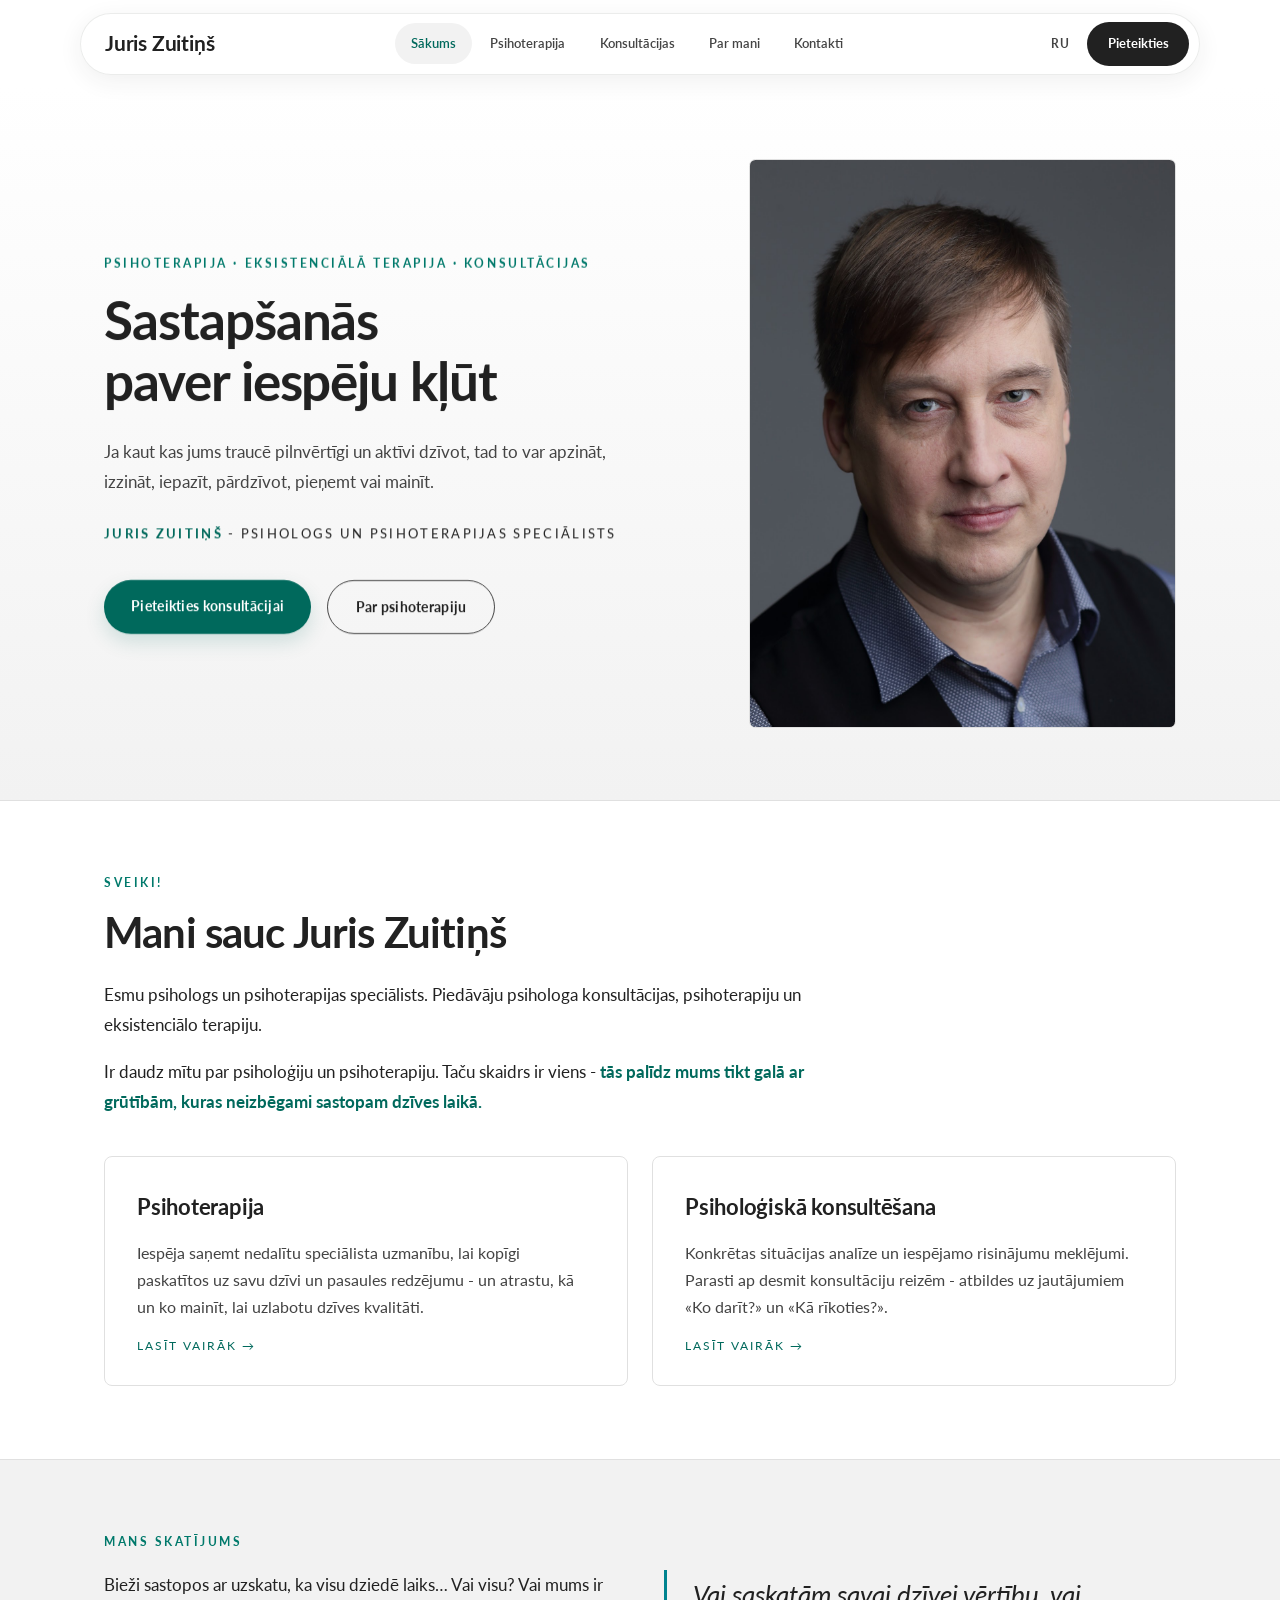
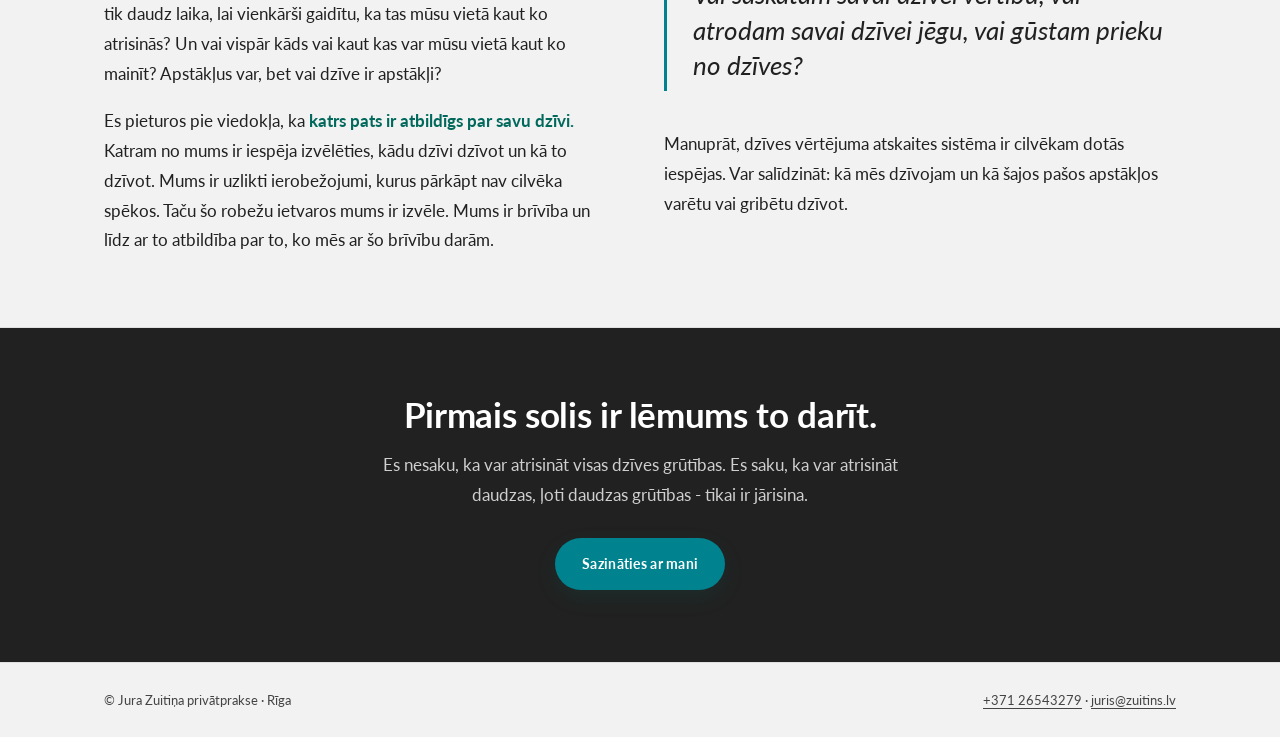
==== index.html @ 90100e16 "Tiras saites: index.html -> ./ un ru/ Co-Authored-By: Claude Fable 5 <noreply@anthropic.com>" ====
<!DOCTYPE html>
<html lang="lv">
<head>
<meta charset="utf-8">
<script>document.documentElement.classList.add('js')</script>
<meta name="viewport" content="width=device-width, initial-scale=1">
<meta name="build" content="BUILD_SHA">
<title>Jura Zuitiņa privātprakse - psihoterapija un psihologa konsultācijas Rīgā</title>
<meta name="description" content="Juris Zuitiņš - psihologs un sertificēts psihoterapijas speciālists. Eksistenciālā terapija, psihoterapija un psiholoģiskā konsultēšana Rīgā, privātpraksē kopš 2008. gada.">
<link rel="alternate" hreflang="ru" href="ru/">
<link rel="icon" href="data:image/svg+xml,%3Csvg xmlns='http://www.w3.org/2000/svg' viewBox='0 0 32 32'%3E%3Crect width='32' height='32' rx='6' fill='%2300838f'/%3E%3Ctext x='16' y='23' font-family='Georgia' font-size='20' font-style='italic' fill='%23f4f3ee' text-anchor='middle'%3EZ%3C/text%3E%3C/svg%3E">
<link rel="preconnect" href="https://fonts.googleapis.com">
<link rel="preconnect" href="https://fonts.gstatic.com" crossorigin>
<link href="https://fonts.googleapis.com/css2?family=Lato:ital,wght@0,300;0,400;0,700;1,400&display=swap" rel="stylesheet">
<link rel="stylesheet" href="assets/css/style.css">
</head>
<body>

<header class="site-head">
  <div class="navbar">
    <a class="brand" href="./">Juris Zuitiņš</a>
    <nav class="nav" id="nav" aria-label="Galvenā izvēlne">
      <a href="./" aria-current="page">Sākums</a>
      <a href="psihoterapija.html">Psihoterapija</a>
      <a href="konsultacijas.html">Konsultācijas</a>
      <a href="par-mani.html">Par mani</a>
      <a href="kontakti.html">Kontakti</a>
    </nav>
    <div class="nav-actions">
      <a class="lang" href="ru/" lang="ru" hreflang="ru">RU</a>
      <a class="btn-nav" href="kontakti.html">Pieteikties</a>
      <button class="menu-btn" aria-expanded="false" aria-controls="nav" aria-label="Izvēlne"><span></span><span></span></button>
    </div>
  </div>
</header>

<section class="hero">
  <div class="wrap">
    <div>
      <p class="eyebrow">Psihoterapija · Eksistenciālā terapija · Konsultācijas</p>
      <h1 class="hero-q">Sastapšanās paver iespēju kļūt</h1>
      <p class="hero-sub">Ja kaut kas jums traucē pilnvērtīgi un aktīvi dzīvot, tad to var apzināt, izzināt, iepazīt, pārdzīvot, pieņemt vai mainīt.</p>
      <p class="hero-name"><b>Juris Zuitiņš</b> - psihologs un psihoterapijas speciālists</p>
      <div class="hero-cta">
        <a class="btn btn-solid" href="kontakti.html">Pieteikties konsultācijai</a>
        <a class="btn btn-ghost" href="psihoterapija.html">Par psihoterapiju</a>
      </div>
    </div>
    <figure class="hero-figure">
      <img src="assets/img/portrets.jpg" alt="Juris Zuitiņš - psihologs un psihoterapijas speciālists" width="1280" height="1920" fetchpriority="high">
    </figure>
  </div>
</section>

<section class="section">
  <div class="wrap reveal">
    <p class="eyebrow">Sveiki!</p>
    <h2 class="section-title">Mani sauc Juris Zuitiņš</h2>
    <div class="prose">
      <p>Esmu psihologs un psihoterapijas speciālists. Piedāvāju psihologa konsultācijas, psihoterapiju un eksistenciālo terapiju.</p>
      <p>Ir daudz mītu par psiholoģiju un psihoterapiju. Taču skaidrs ir viens - <strong>tās palīdz mums tikt galā ar grūtībām, kuras neizbēgami sastopam dzīves laikā.</strong></p>
    </div>
    <div class="cards">
      <a class="card" href="psihoterapija.html">
        <h3>Psihoterapija</h3>
        <p>Iespēja saņemt nedalītu speciālista uzmanību, lai kopīgi paskatītos uz savu dzīvi un pasaules redzējumu - un atrastu, kā un ko mainīt, lai uzlabotu dzīves kvalitāti.</p>
        <span class="more">Lasīt vairāk →</span>
      </a>
      <a class="card" href="konsultacijas.html">
        <h3>Psiholoģiskā konsultēšana</h3>
        <p>Konkrētas situācijas analīze un iespējamo risinājumu meklējumi. Parasti ap desmit konsultāciju reizēm - atbildes uz jautājumiem «Ko darīt?» un «Kā rīkoties?».</p>
        <span class="more">Lasīt vairāk →</span>
      </a>
    </div>
  </div>
</section>

<section class="section tint">
  <div class="wrap two-col reveal">
    <div class="prose">
      <p class="eyebrow">Mans skatījums</p>
      <p>Bieži sastopos ar uzskatu, ka visu dziedē laiks… Vai visu? Vai mums ir tik daudz laika, lai vienkārši gaidītu, ka tas mūsu vietā kaut ko atrisinās? Un vai vispār kāds vai kaut kas var mūsu vietā kaut ko mainīt? Apstākļus var, bet vai dzīve ir apstākļi?</p>
      <p>Es pieturos pie viedokļa, ka <strong>katrs pats ir atbildīgs par savu dzīvi.</strong> Katram no mums ir iespēja izvēlēties, kādu dzīvi dzīvot un kā to dzīvot. Mums ir uzlikti ierobežojumi, kurus pārkāpt nav cilvēka spēkos. Taču šo robežu ietvaros mums ir izvēle. Mums ir brīvība un līdz ar to atbildība par to, ko mēs ar šo brīvību darām.</p>
    </div>
    <div>
      <div class="pull-q">Vai saskatām savai dzīvei vērtību, vai atrodam savai dzīvei jēgu, vai gūstam prieku no dzīves?</div>
      <div class="prose">
        <p>Manuprāt, dzīves vērtējuma atskaites sistēma ir cilvēkam dotās iespējas. Var salīdzināt: kā mēs dzīvojam un kā šajos pašos apstākļos varētu vai gribētu dzīvot.</p>
      </div>
    </div>
  </div>
</section>


<section class="cta-strip">
  <div class="wrap reveal">
    <h2>Pirmais solis ir lēmums to darīt.</h2>
    <p>Es nesaku, ka var atrisināt visas dzīves grūtības. Es saku, ka var atrisināt daudzas, ļoti daudzas grūtības - tikai ir jārisina.</p>
    <a class="btn btn-solid" href="kontakti.html">Sazināties ar mani</a>
  </div>
</section>

<footer class="site-foot">
  <div class="wrap">
    <span>© Jura Zuitiņa privātprakse · Rīga</span>
    <span><a href="tel:+37126543279">+371 26543279</a> · <a href="mailto:juris@zuitins.lv">juris@zuitins.lv</a></span>
  </div>
</footer>

<script src="assets/js/main.js"></script>
</body>
</html>
---- assets/css/style.css ----
/* Jura Zuitiņa privātprakse
   Krāsas un fonts pārņemti no esošās lapas lv.zuitins.lv:
   balts fons, tumši pelēks teksts, tirkīza akcents, fonts Lato. */

:root {
  --paper: #ffffff;
  --sage: #f2f2f2;
  --sage-deep: #e6e6e6;
  --ink: #212121;
  --ink-soft: #444444;
  --olive: #00838f;       /* tirkīza akcents (fokuss, hover) */
  --olive-dark: #00695c;  /* tumšāks tirkīzs — saites, pogas (AA uz balta) */
  --amber: #00796b;       /* akcents etiķetēm/eyebrow (tirkīzs, AA uz balta) */
  --line: #e0e0e0;
  --white: #ffffff;
  --max: 1120px;
  --serif: "Lato", "Open Sans", system-ui, -apple-system, sans-serif;
  --display: "Lato", "Open Sans", system-ui, -apple-system, sans-serif;
  --sans: "Lato", "Open Sans", system-ui, -apple-system, sans-serif;
}

* { margin: 0; padding: 0; box-sizing: border-box; }

html { scroll-behavior: smooth; }

body {
  font-family: var(--serif);
  font-size: 1.0625rem;
  line-height: 1.75;
  color: var(--ink);
  background: var(--paper);
  -webkit-font-smoothing: antialiased;
}

img { max-width: 100%; display: block; }

a { color: var(--olive-dark); text-decoration-thickness: 1px; text-underline-offset: 3px; }
a:hover { color: var(--amber); }

:focus-visible { outline: 2px solid var(--olive); outline-offset: 3px; }

.wrap { max-width: var(--max); margin: 0 auto; padding: 0 1.5rem; }

/* ---------- header ---------- */

.site-head {
  position: sticky; top: 0; z-index: 50;
  padding: .8rem 1rem;
}

.navbar {
  position: relative;
  max-width: var(--max); margin: 0 auto;
  display: flex; align-items: center; justify-content: space-between; gap: 1rem;
  padding: .5rem .6rem .5rem 1.5rem;
  border-radius: 999px;
  background: color-mix(in srgb, var(--white) 74%, transparent);
  backdrop-filter: blur(16px); -webkit-backdrop-filter: blur(16px);
  border: 1px solid rgba(38, 46, 40, .09);
  box-shadow: 0 6px 24px rgba(38, 46, 40, .07);
  transition: box-shadow .3s, background .3s;
}
.scrolled .navbar {
  background: color-mix(in srgb, var(--white) 88%, transparent);
  box-shadow: 0 14px 44px rgba(38, 46, 40, .14);
}

.brand {
  font-family: var(--display);
  font-size: 1.3rem; font-weight: 700; letter-spacing: -.01em;
  color: var(--ink); text-decoration: none; line-height: 1; white-space: nowrap;
}

.nav { display: flex; align-items: center; gap: .15rem; }
.nav a {
  font-family: var(--sans); font-size: .84rem; font-weight: 600;
  text-decoration: none; color: var(--ink-soft);
  padding: .55rem 1rem; border-radius: 999px;
  transition: background .2s, color .2s;
}
.nav a:hover { background: var(--sage); color: var(--ink); }
.nav a[aria-current="page"] { background: var(--sage); color: var(--olive-dark); }

.nav-actions { display: flex; align-items: center; gap: .35rem; }

.lang {
  font-family: var(--sans); font-size: .78rem; font-weight: 700; letter-spacing: .08em;
  text-decoration: none; color: var(--ink-soft);
  padding: .55rem .7rem; border-radius: 999px;
  transition: color .2s, background .2s;
}
.lang:hover { color: var(--olive-dark); background: var(--sage); }

.btn-nav {
  font-family: var(--sans); font-size: .82rem; font-weight: 700;
  text-decoration: none; color: var(--paper); background: var(--ink);
  padding: .65rem 1.3rem; border-radius: 999px; white-space: nowrap;
  transition: background .2s;
}
.btn-nav:hover { background: var(--olive-dark); color: var(--paper); }

.menu-btn {
  display: none; background: none; border: 0; cursor: pointer;
  width: 2.6rem; height: 2.6rem; border-radius: 999px;
  flex-direction: column; align-items: center; justify-content: center; gap: 5px;
}
.menu-btn span { display: block; width: 18px; height: 2px; background: var(--ink); border-radius: 2px; transition: transform .25s, opacity .25s; }
.menu-btn[aria-expanded="true"] span:first-child { transform: translateY(3.5px) rotate(45deg); }
.menu-btn[aria-expanded="true"] span:last-child { transform: translateY(-3.5px) rotate(-45deg); }

/* ---------- hero (home) ---------- */

.hero { border-bottom: 1px solid var(--line); background: linear-gradient(var(--paper), var(--sage)); }
.hero .wrap {
  display: grid; grid-template-columns: 7fr 5fr; gap: 3rem;
  align-items: center; padding-top: 4.5rem; padding-bottom: 4.5rem;
}

.hero-q {
  font-family: var(--display); font-weight: 700;
  font-size: clamp(2rem, 4.4vw, 3.3rem); line-height: 1.15;
  letter-spacing: -.02em; text-wrap: balance;
}

.hero-sub { margin-top: 1.6rem; max-width: 34rem; color: var(--ink-soft); }
.hero-name { margin-top: 1.6rem; font-size: .8rem; letter-spacing: .18em; text-transform: uppercase; color: var(--ink); }
.hero-name b { color: var(--olive-dark); }

.hero-figure { position: relative; }
.hero-figure img {
  width: 100%; height: auto; aspect-ratio: 3/4; object-fit: cover; object-position: 50% 10%;
  border-radius: .4rem;
  border: 1px solid var(--line);
}

.hero-cta { margin-top: 2.2rem; display: flex; gap: 1rem; flex-wrap: wrap; }

.btn {
  display: inline-block; font-family: var(--sans); font-size: .88rem; font-weight: 700;
  letter-spacing: .02em; text-decoration: none;
  padding: .85rem 1.7rem; border-radius: 999px; transition: background .2s, color .2s, border-color .2s;
}
.btn-solid { background: var(--olive-dark); color: var(--paper); }
.btn-solid:hover { background: var(--ink); color: var(--paper); }
.btn-ghost { border: 1px solid var(--ink-soft); color: var(--ink); }
.btn-ghost:hover { border-color: var(--amber); color: var(--olive-dark); }

/* ---------- sections ---------- */

.section { padding: 4.5rem 0; }
.section.tint { background: var(--sage); border-top: 1px solid var(--line); border-bottom: 1px solid var(--line); }

.eyebrow {
  font-family: var(--sans); font-size: .72rem; font-weight: 700;
  letter-spacing: .22em; text-transform: uppercase;
  color: var(--amber); margin-bottom: 1rem;
}

h1.page-title, h2.section-title {
  font-family: var(--display); font-weight: 700; line-height: 1.15;
  font-size: clamp(1.75rem, 3.4vw, 2.6rem); letter-spacing: -.02em;
  margin-bottom: 1.4rem; text-wrap: balance;
}

.prose { max-width: 44rem; }
.prose p + p { margin-top: 1.1rem; }
.prose strong { color: var(--olive-dark); }

/* animēta svītra — vienmērīgi ieslīd un izslīd (maska mīkstina malas, bez kantēm),
   katrā rindā stingri secīgi (JS kavējums = animācijas ilgums) */
.ul-line { position: relative; }
.ul-line::after {
  content: ""; position: absolute; left: 0; right: 0; bottom: -2px; height: 2px;
  border-radius: 2px; pointer-events: none;
  background: linear-gradient(90deg, transparent, var(--olive) 35%, #2fe0c8 50%, var(--olive) 65%, transparent);
  background-repeat: no-repeat; background-size: 50% 100%;
  background-position: -120% 0;
  filter: drop-shadow(0 0 5px rgba(0, 131, 143, .45));
  -webkit-mask-image: linear-gradient(90deg, transparent, #000 15%, #000 85%, transparent);
  mask-image: linear-gradient(90deg, transparent, #000 15%, #000 85%, transparent);
}
.ul-line.ul-run::after { animation: ulSweep .9s linear forwards; animation-delay: var(--ul-delay, 0s); }
@keyframes ulSweep {
  from { background-position: -120% 0; }
  to   { background-position: 220% 0; }
}

/* uzmanības animācija navbar/hamburgeram, kad aizscrollēts līdz lejai */
.nav a.attn { animation: navAttn 1.1s ease; }
@keyframes navAttn {
  0%, 100% { transform: translateY(0); background: transparent; }
  30% { transform: translateY(-7px); color: var(--olive-dark); background: var(--sage); }
  60% { transform: translateY(0); }
}
/* aktīvā sadaļa (piem. Sākums) — kustas tāpat, bet iekrāsojums paliek visu laiku */
.nav a[aria-current="page"].attn { animation-name: navAttnActive; }
@keyframes navAttnActive {
  0%, 100% { transform: translateY(0); }
  30% { transform: translateY(-7px); }
  60% { transform: translateY(0); }
}
.menu-btn.attn span { animation: hamAttn 1.3s ease; transform-origin: center; }
.menu-btn.attn span:nth-child(2) { animation-delay: .15s; }
@keyframes hamAttn {
  0%, 100% { transform: scaleX(1); background: var(--ink); }
  22% { transform: scaleX(1.7); background: var(--olive); }
  45% { transform: scaleX(1); background: var(--ink); }
  67% { transform: scaleX(1.7); background: var(--olive); }
}

.two-col { display: grid; grid-template-columns: 1fr 1fr; gap: 3rem; align-items: start; }

/* attēls pie teksta (psihoterapija) — mazāks, šaurāka kolonna, nepārsniedz teksta augstumu */
@media (min-width: 901px) {
  .two-col--media { grid-template-columns: 1.6fr 1fr; align-items: start; }
  .two-col--media .fig { max-width: 24rem; justify-self: end; }
  .two-col--media .fig img { aspect-ratio: 4/5; object-fit: cover; }
}

/* about page — teksts lielā blokā + portrets sānā */
.about { display: grid; grid-template-columns: minmax(0, 1fr) 300px; gap: 3.5rem; align-items: start; margin-top: .5rem; }
.about-text { max-width: 62rem; font-size: 1.08rem; }
.about-text p + p { margin-top: 1.2rem; }
.about-portrait { position: sticky; top: 6rem; }
.about-portrait img { width: 100%; aspect-ratio: 3/4; object-fit: cover; object-position: 50% 20%; border-radius: .4rem; border: 1px solid var(--line); }
.about-portrait figcaption { margin-top: .7rem; font-family: var(--sans); font-size: .72rem; font-weight: 700; letter-spacing: .12em; text-transform: uppercase; color: var(--ink-soft); text-align: center; }

/* question pull-quote device */
.pull-q {
  border-left: 3px solid var(--olive);
  padding: .4rem 0 .4rem 1.6rem; margin: 2.4rem 0;
  font-family: var(--display); font-style: italic; font-weight: 400;
  font-size: clamp(1.2rem, 2.2vw, 1.6rem); line-height: 1.4; color: var(--ink);
  max-width: 40rem;
}

/* service cards on home */
.cards { display: grid; grid-template-columns: 1fr 1fr; gap: 1.5rem; margin-top: 2.5rem; }
.card {
  background: var(--white); border: 1px solid var(--line); border-radius: .5rem;
  padding: 2rem 2rem 1.8rem; display: flex; flex-direction: column; gap: .8rem;
  text-decoration: none; color: var(--ink); transition: border-color .2s, transform .2s;
}
.card:hover { border-color: var(--amber); transform: translateY(-2px); color: var(--ink); }
.card h3 { font-family: var(--display); font-weight: 700; font-size: 1.35rem; letter-spacing: -.01em; }
.card p { color: var(--ink-soft); font-size: .98rem; }
.card .more { font-size: .78rem; letter-spacing: .16em; text-transform: uppercase; color: var(--olive-dark); margin-top: auto; }

/* figure w/ caption in columns */
.fig { border: 1px solid var(--line); border-radius: .5rem; overflow: hidden; background: var(--white); }
.fig img { width: 100%; object-fit: cover; }
.fig figcaption { padding: .7rem 1rem; font-family: var(--sans); font-size: .74rem; font-weight: 600; letter-spacing: .08em; text-transform: uppercase; color: var(--ink-soft); }

/* about page: credential timeline (years are a real sequence) */
.timeline { list-style: none; max-width: 44rem; }
.timeline li { display: grid; grid-template-columns: 6.5rem 1fr; gap: 1.2rem; padding: 1.1rem 0; border-bottom: 1px solid var(--line); }
.timeline .yr { font-family: var(--display); font-weight: 600; font-size: 1.25rem; color: var(--olive-dark); line-height: 1.4; }

.cred-list { list-style: none; max-width: 44rem; }
.cred-list li { padding: .9rem 0 .9rem 1.6rem; border-bottom: 1px solid var(--line); position: relative; }
.cred-list li::before { content: ""; position: absolute; left: 0; top: 1.55rem; width: .55rem; height: .55rem; border-radius: 50%; background: var(--amber); }

/* contacts */
.contact-grid { display: grid; grid-template-columns: 5fr 7fr; gap: 3rem; align-items: start; }
.contact-list { list-style: none; }
.contact-list li { padding: 1.1rem 0; border-bottom: 1px solid var(--line); }
.contact-list .lbl { display: block; font-family: var(--sans); font-size: .7rem; font-weight: 700; letter-spacing: .2em; text-transform: uppercase; color: var(--amber); margin-bottom: .2rem; }
.contact-list a { font-family: var(--display); font-size: 1.45rem; font-weight: 500; text-decoration: none; }
.contact-list .val { font-family: var(--display); font-size: 1.45rem; font-weight: 500; }
.map { border: 1px solid var(--line); border-radius: .5rem; overflow: hidden; }
.map iframe { display: block; width: 100%; height: 380px; border: 0; }

.office-gallery { display: grid; grid-template-columns: 1fr 1fr; gap: 1.5rem; margin-top: 3rem; }

/* contact form (Web3Forms — bez backend) */
.contact-form-block { margin-top: 3.5rem; max-width: 46rem; }
.contact-form-block .form-lead { color: var(--ink-soft); max-width: 40rem; margin-bottom: 2rem; }
.contact-form { display: block; }
.cf-row { display: grid; grid-template-columns: 1fr 1fr; gap: 1.2rem; }
.cf-field { display: flex; flex-direction: column; gap: .45rem; margin-bottom: 1.2rem; }
.cf-label {
  font-family: var(--sans); font-size: .72rem; font-weight: 700;
  letter-spacing: .14em; text-transform: uppercase; color: var(--ink-soft);
}
.cf-input, .cf-textarea {
  font-family: var(--serif); font-size: 1rem; color: var(--ink);
  background: var(--white); border: 1px solid var(--line); border-radius: .4rem;
  padding: .8rem .95rem; width: 100%;
  transition: border-color .2s, box-shadow .2s;
}
.cf-input:focus, .cf-textarea:focus {
  outline: none; border-color: var(--olive);
  box-shadow: 0 0 0 3px color-mix(in srgb, var(--olive) 18%, transparent);
}
.cf-textarea { min-height: 8.5rem; resize: vertical; line-height: 1.6; }
.cf-hp { position: absolute; left: -9999px; width: 1px; height: 1px; opacity: 0; }
.cf-submit { border: 0; cursor: pointer; margin-top: .3rem; }
.form-status { margin-top: 1rem; font-family: var(--sans); font-size: .9rem; min-height: 1.25em; }
.form-status.is-sending { color: var(--ink-soft); }
.form-status.is-ok { color: var(--olive-dark); }
.form-status.is-err { color: #b23b2e; }

/* CTA strip */
.cta-strip { background: var(--ink); color: var(--paper); text-align: center; }
.cta-strip .wrap { padding-top: 4rem; padding-bottom: 4.5rem; }
.cta-strip h2 { font-family: var(--display); font-weight: 700; font-size: clamp(1.5rem, 2.8vw, 2.2rem); line-height: 1.25; margin-bottom: .9rem; letter-spacing: -.01em; text-wrap: balance; }
.cta-strip p { color: #cfcfcf; max-width: 36rem; margin: 0 auto 1.8rem; }
.cta-strip .btn-solid { background: var(--olive); color: #fff; }
.cta-strip .btn-solid:hover { background: var(--paper); color: var(--ink); }

/* footer */
.site-foot { border-top: 1px solid var(--line); background: var(--sage); }
.site-foot .wrap {
  display: flex; flex-wrap: wrap; gap: 1rem; justify-content: space-between; align-items: center;
  padding-top: 1.6rem; padding-bottom: 1.6rem;
  font-family: var(--sans); font-size: .8rem; color: var(--ink-soft);
}
.site-foot a { color: var(--ink-soft); }

/* ---------- entrance animations ---------- */
/* Slēptais stāvoklis der tikai ar JS (klase .js uzlikta <head>), tāpēc bez JS viss redzams. */
.js :is(
  .hero .wrap > div:first-child > *,
  .hero-figure,
  .section > .wrap > *:not(.cards):not(.office-gallery),
  .cards > .card,
  .office-gallery > .fig,
  .cta-strip .wrap > *
) {
  opacity: 0;
  transform: translateY(24px);
  transition: opacity .7s ease, transform .85s cubic-bezier(.2, .7, .2, 1);
  will-change: opacity, transform;
}
.js .hero-figure { transform: scale(.96); }
.js .in { opacity: 1 !important; transform: none !important; }

/* galvenes ienākšana ielādējoties */
.js .site-head { animation: headIn .65s cubic-bezier(.2, .7, .2, 1) both; }
@keyframes headIn { from { opacity: 0; transform: translateY(-16px); } to { opacity: 1; transform: none; } }

/* ---------- attēlu efekti — tikai Kontakti galerija ---------- */
.zoomable { cursor: zoom-in; }
.office-gallery .fig img { transition: transform .55s cubic-bezier(.2, .7, .2, 1); }
.office-gallery .fig:hover img { transform: scale(1.05); }

/* pogu un karšu mikroanimācijas */
.btn { transition: background .2s, color .2s, border-color .2s, transform .25s, box-shadow .25s; }
.btn-solid { box-shadow: 0 8px 20px rgba(0, 105, 92, .16); }
.btn:hover { transform: translateY(-2px); }
.card { transition: border-color .2s, transform .28s cubic-bezier(.2, .7, .2, 1), box-shadow .28s; }
.card:hover { transform: translateY(-5px); box-shadow: 0 18px 40px rgba(33, 33, 33, .10); }

/* ---------- lightbox (attēlu palielināšana) ---------- */
.lightbox {
  position: fixed; inset: 0; z-index: 100;
  display: flex; align-items: center; justify-content: center; padding: 4vmin;
  background: rgba(18, 20, 20, .86);
  backdrop-filter: blur(6px); -webkit-backdrop-filter: blur(6px);
  opacity: 0; visibility: hidden; transition: opacity .3s ease, visibility .3s;
}
.lightbox.open { opacity: 1; visibility: visible; }
.lightbox img {
  max-width: 100%; max-height: 92vh; width: auto; height: auto;
  border-radius: .4rem; box-shadow: 0 30px 80px rgba(0, 0, 0, .5);
  transform: scale(.96); transition: transform .3s cubic-bezier(.2, .7, .2, 1);
  cursor: zoom-out;
}
.lightbox.open img { transform: scale(1); }
.lightbox__close {
  position: absolute; top: 1.1rem; right: 1.3rem;
  width: 2.7rem; height: 2.7rem; border: 0; border-radius: 999px; cursor: pointer;
  background: rgba(255, 255, 255, .14); color: #fff; font-size: 1.6rem; line-height: 1;
  display: flex; align-items: center; justify-content: center; transition: background .2s;
}
.lightbox__close:hover { background: rgba(255, 255, 255, .3); }

@media (prefers-reduced-motion: reduce) {
  html { scroll-behavior: auto; }
  .js .site-head { animation: none; }
  .js :is(
    .hero .wrap > div:first-child > *, .hero-figure,
    .section > .wrap > *:not(.cards):not(.office-gallery),
    .cards > .card, .office-gallery > .fig, .cta-strip .wrap > *
  ) { opacity: 1; transform: none; transition: none; }
  .office-gallery .fig img { transition: none; }
  .office-gallery .fig:hover img, .btn:hover, .card:hover { transform: none; }
  .lightbox, .lightbox img { transition: none; }
  .ul-line.ul-run::after { animation: none; }
  .nav a.attn, .menu-btn.attn span { animation: none; }
}

/* ---------- responsive ---------- */

@media (max-width: 900px) {
  /* hero = viens vienots bloks: foto pilnā platumā, apakšā izgaist, teksts ieplūst virsū */
  .hero { background: var(--paper); }
  .hero .wrap { grid-template-columns: 1fr; gap: 0; padding-top: 0; padding-bottom: 2.6rem; }
  .hero-figure { order: -1; max-width: none; margin: 0 -1.5rem; }
  .hero-figure img { aspect-ratio: 4/5; object-position: 50% 12%; border-radius: 0; border: 0; }
  .hero-figure::after {
    content: ""; position: absolute; inset: 0; pointer-events: none;
    background: linear-gradient(180deg, rgba(255, 255, 255, 0) 68%, var(--paper) 98%);
  }
  .hero .wrap > div:first-child { position: relative; z-index: 2; margin-top: -4.5rem; }
  .two-col, .contact-grid { grid-template-columns: 1fr; gap: 2rem; }
  .about { grid-template-columns: 1fr; gap: 2rem; }
  .about-portrait { position: static; order: -1; max-width: 20rem; }
}

@media (max-width: 860px) {
  .menu-btn { display: flex; }
  .btn-nav { display: none; }
  .nav {
    display: none; position: absolute; top: calc(100% + .6rem); left: 0; right: 0;
    flex-direction: column; align-items: stretch; gap: .2rem;
    background: color-mix(in srgb, var(--white) 94%, transparent);
    backdrop-filter: blur(16px); -webkit-backdrop-filter: blur(16px);
    border: 1px solid rgba(38, 46, 40, .09);
    border-radius: 1.4rem;
    box-shadow: 0 18px 50px rgba(38, 46, 40, .16);
    padding: .6rem;
  }
  .nav.open { display: flex; }
  .nav a { padding: .8rem 1.1rem; font-size: .95rem; border-radius: 1rem; }
  .cards, .office-gallery { grid-template-columns: 1fr; }
  .section { padding: 3rem 0; }
  .timeline li { grid-template-columns: 1fr; gap: .1rem; }
}
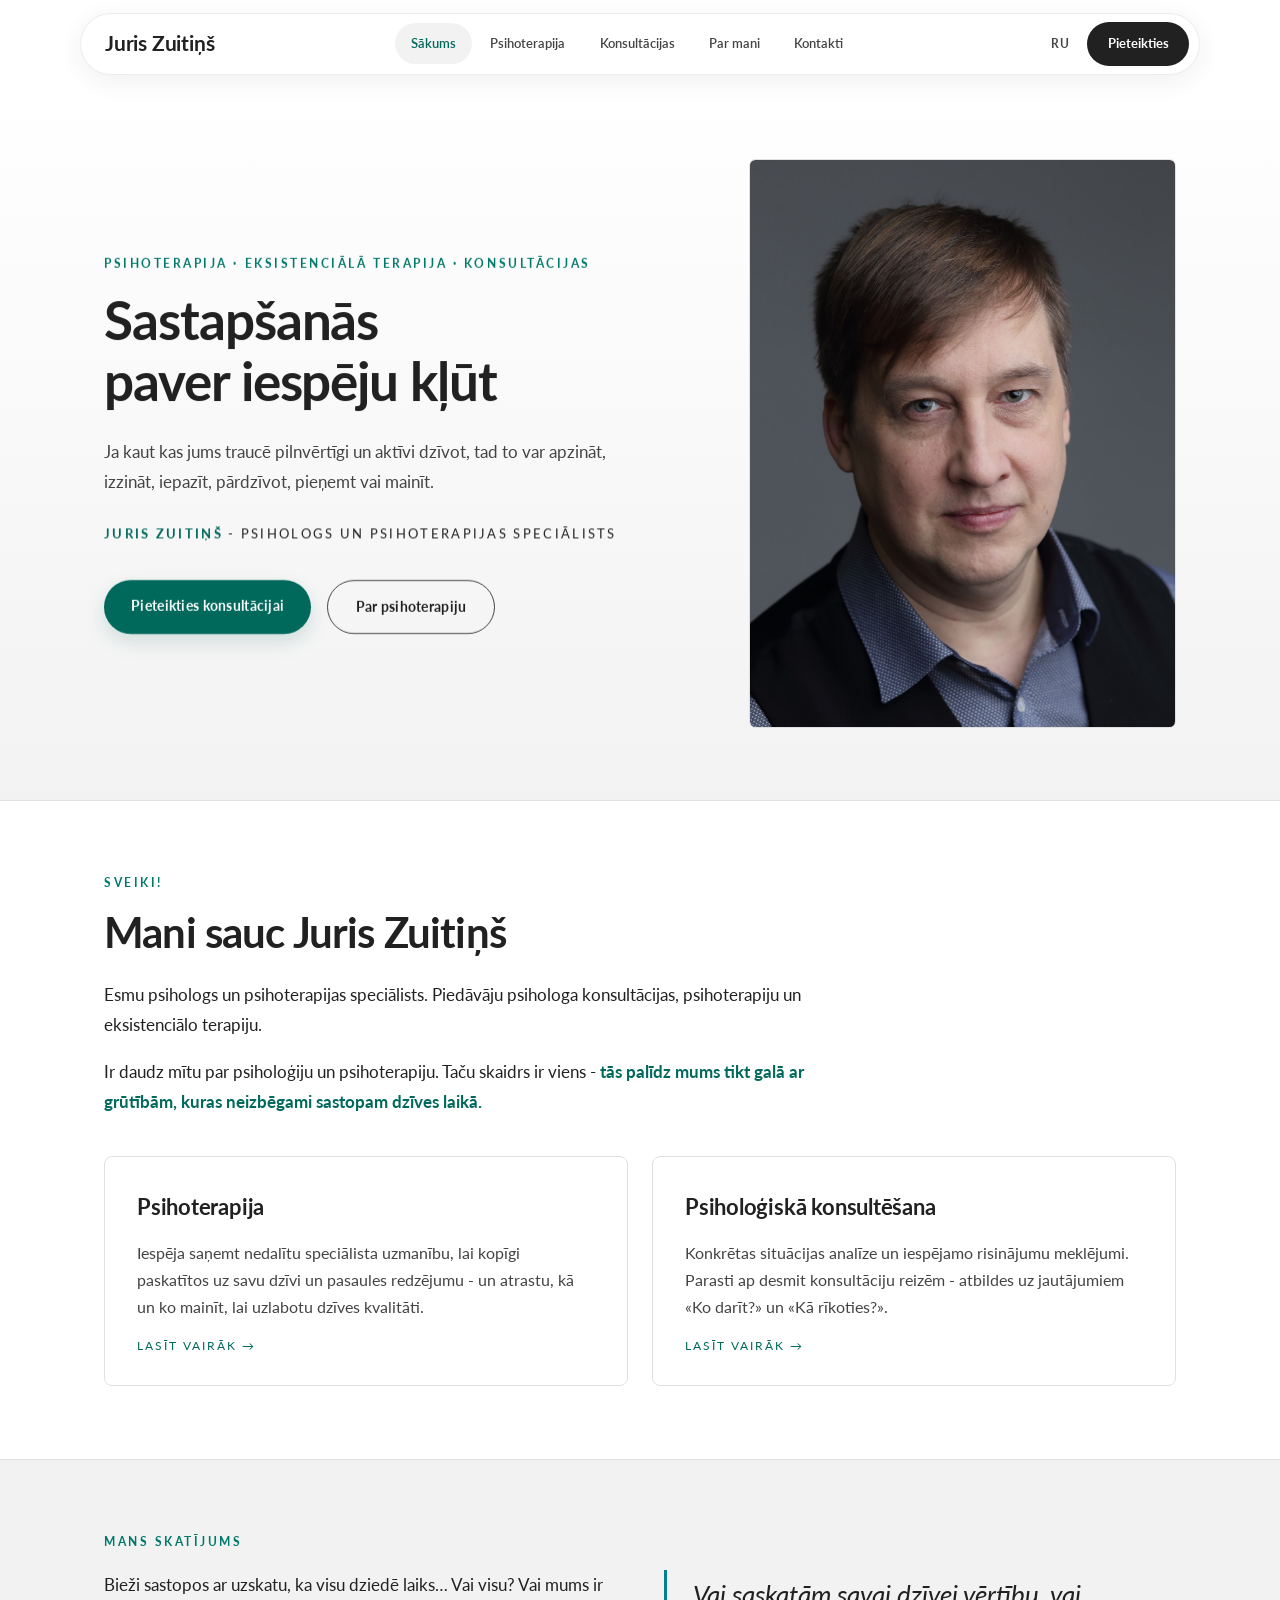
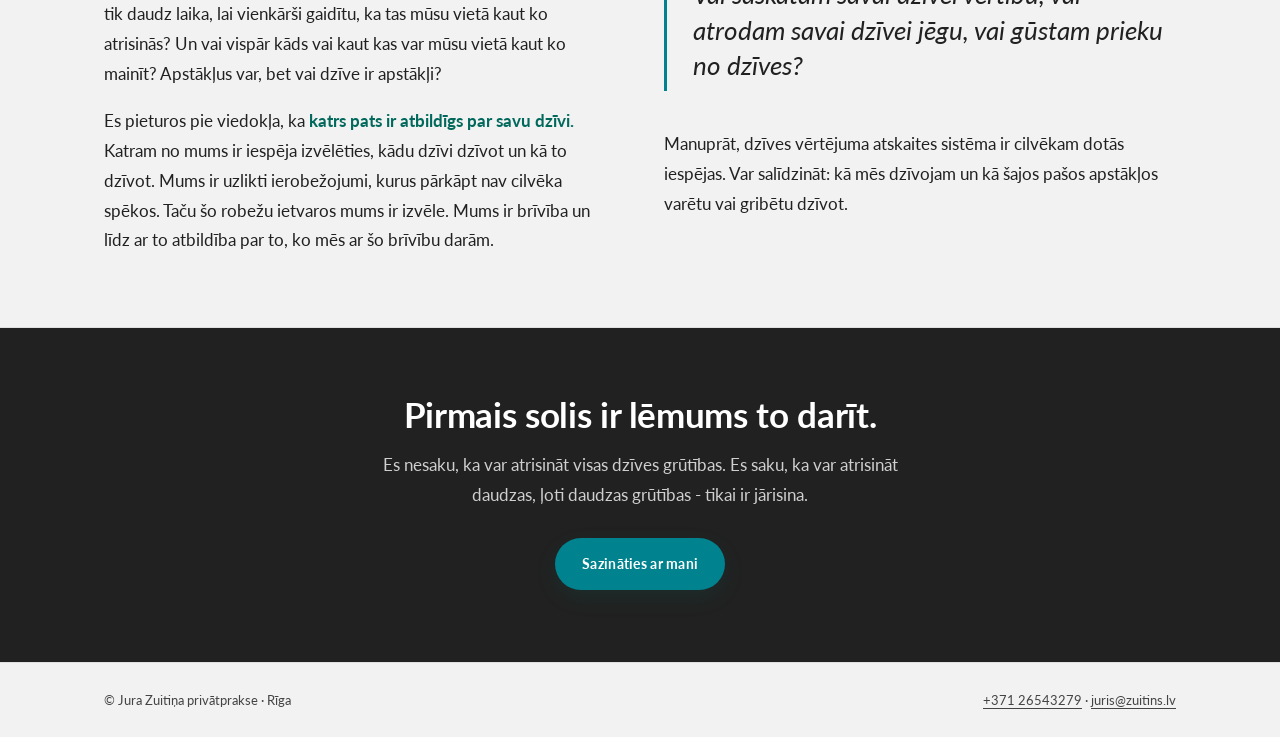
==== commit ed115e44: "SEO: canonical + Open Graph birkas visam lapam Co-Authored-By: Claude Fable 5 <noreply@anthropic.com" ====
--- a/index.html
+++ b/index.html
@@ -7,6 +7,13 @@
 <meta name="build" content="BUILD_SHA">
 <title>Jura Zuitiņa privātprakse - psihoterapija un psihologa konsultācijas Rīgā</title>
 <meta name="description" content="Juris Zuitiņš - psihologs un sertificēts psihoterapijas speciālists. Eksistenciālā terapija, psihoterapija un psiholoģiskā konsultēšana Rīgā, privātpraksē kopš 2008. gada.">
+<link rel="canonical" href="https://zuitins.lv/">
+<meta property="og:type" content="website">
+<meta property="og:title" content="Jura Zuitiņa privātprakse - psihoterapija un psihologa konsultācijas Rīgā">
+<meta property="og:description" content="Juris Zuitiņš - psihologs un sertificēts psihoterapijas speciālists. Eksistenciālā terapija, psihoterapija un psiholoģiskā konsultēšana Rīgā, privātpraksē kopš 2008. gada.">
+<meta property="og:url" content="https://zuitins.lv/">
+<meta property="og:image" content="https://zuitins.lv/assets/img/portrets.jpg">
+<meta property="og:locale" content="lv_LV">
 <link rel="alternate" hreflang="ru" href="ru/">
 <link rel="icon" href="data:image/svg+xml,%3Csvg xmlns='http://www.w3.org/2000/svg' viewBox='0 0 32 32'%3E%3Crect width='32' height='32' rx='6' fill='%2300838f'/%3E%3Ctext x='16' y='23' font-family='Georgia' font-size='20' font-style='italic' fill='%23f4f3ee' text-anchor='middle'%3EZ%3C/text%3E%3C/svg%3E">
 <link rel="preconnect" href="https://fonts.googleapis.com">
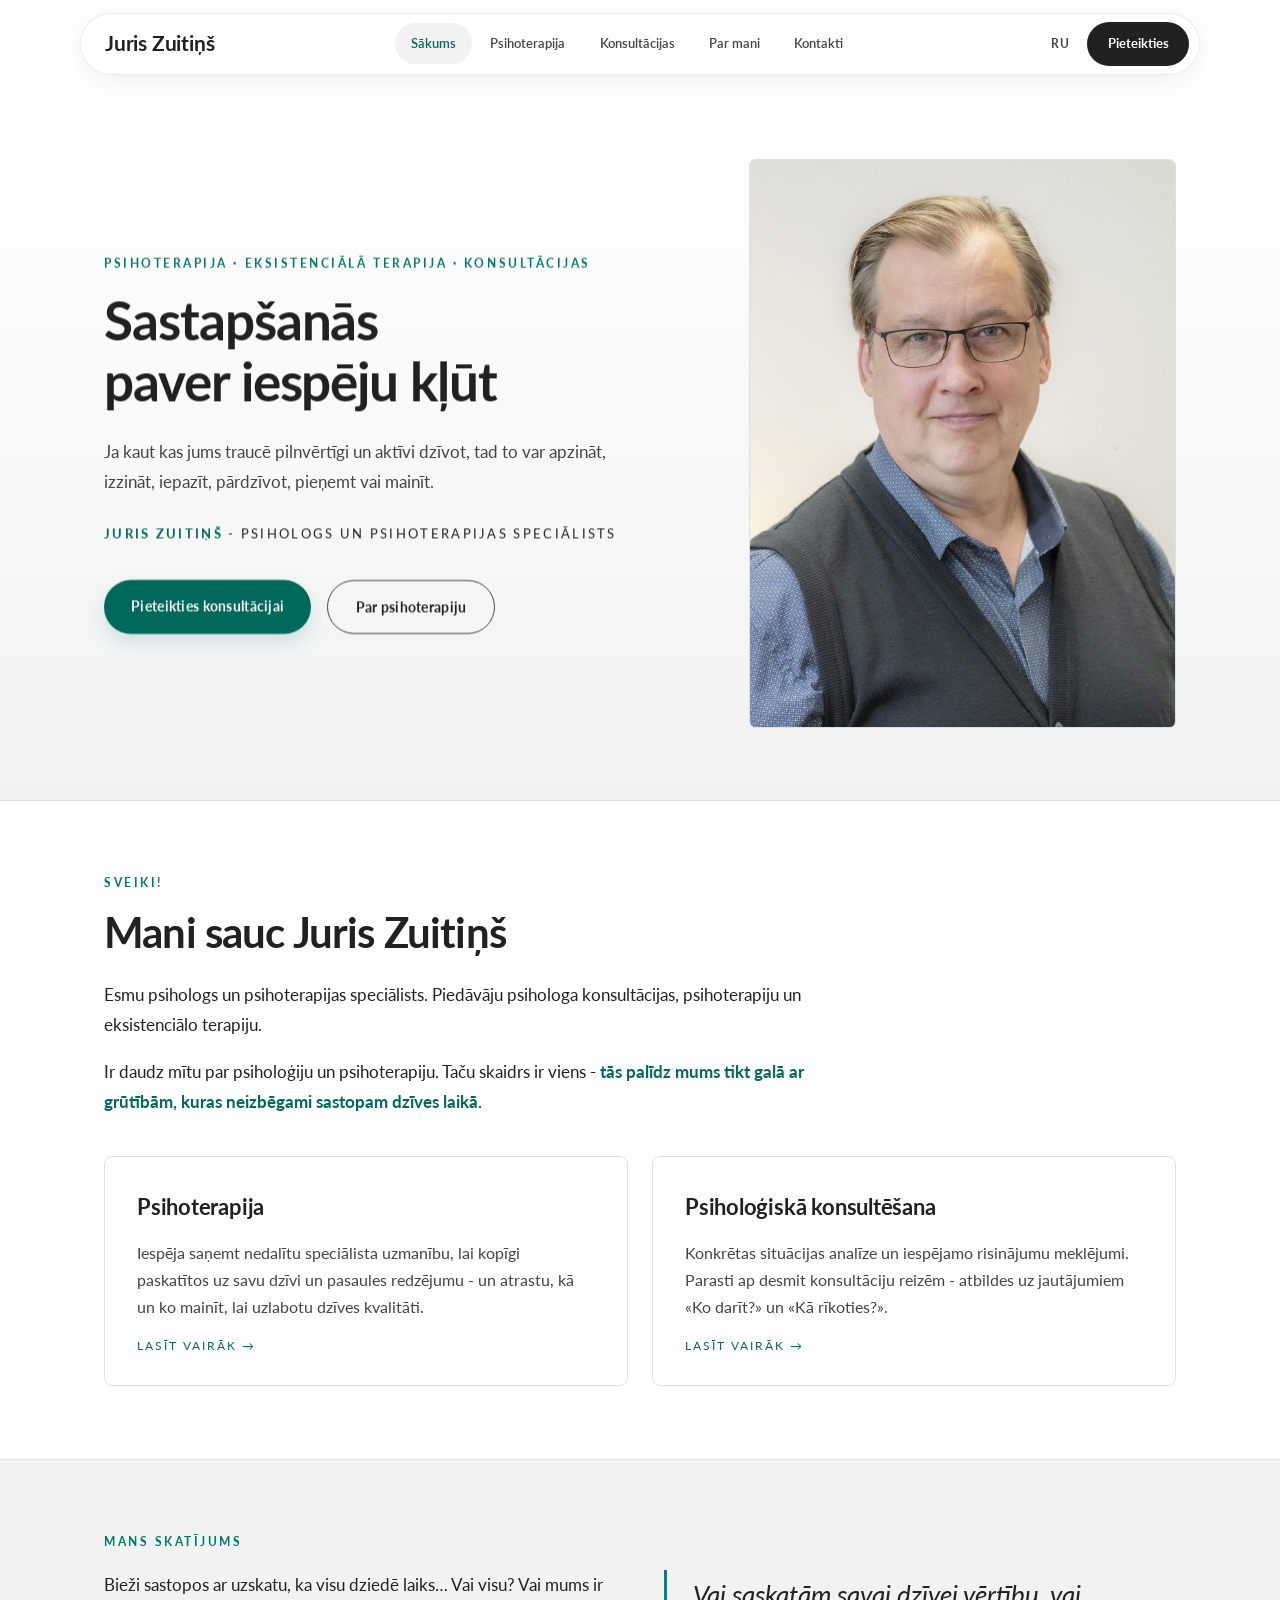
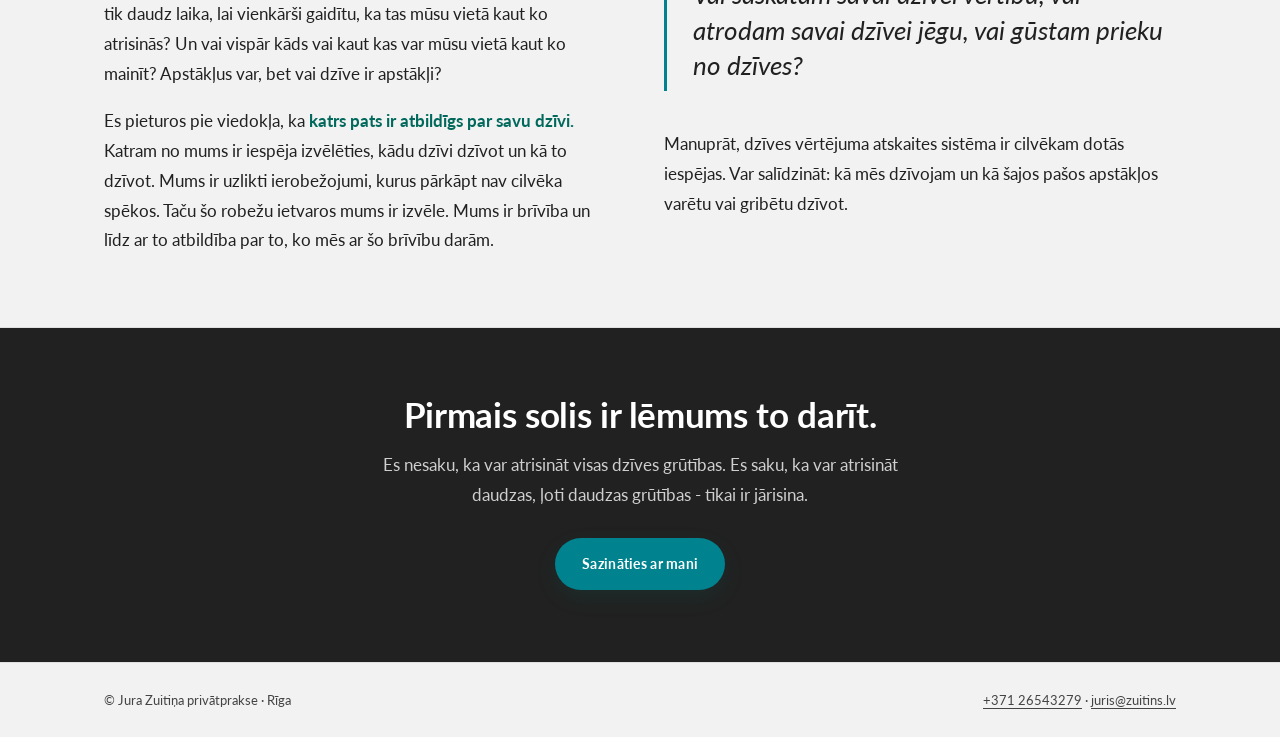
==== commit 19864b71: "Klienta labojumi: uzvārds RU (Зуитыньш), jauns RU sauklis, jauns hero portrets, kabineta foto kontak" ====
--- a/index.html
+++ b/index.html
@@ -12,7 +12,7 @@
 <meta property="og:title" content="Jura Zuitiņa privātprakse - psihoterapija un psihologa konsultācijas Rīgā">
 <meta property="og:description" content="Juris Zuitiņš - psihologs un sertificēts psihoterapijas speciālists. Eksistenciālā terapija, psihoterapija un psiholoģiskā konsultēšana Rīgā, privātpraksē kopš 2008. gada.">
 <meta property="og:url" content="https://zuitins.lv/">
-<meta property="og:image" content="https://zuitins.lv/assets/img/portrets.jpg">
+<meta property="og:image" content="https://zuitins.lv/assets/img/portrets2.jpg">
 <meta property="og:locale" content="lv_LV">
 <link rel="alternate" hreflang="ru" href="ru/">
 <link rel="icon" href="data:image/svg+xml,%3Csvg xmlns='http://www.w3.org/2000/svg' viewBox='0 0 32 32'%3E%3Crect width='32' height='32' rx='6' fill='%2300838f'/%3E%3Ctext x='16' y='23' font-family='Georgia' font-size='20' font-style='italic' fill='%23f4f3ee' text-anchor='middle'%3EZ%3C/text%3E%3C/svg%3E">
@@ -54,7 +54,7 @@
       </div>
     </div>
     <figure class="hero-figure">
-      <img src="assets/img/portrets.jpg" alt="Juris Zuitiņš - psihologs un psihoterapijas speciālists" width="1280" height="1920" fetchpriority="high">
+      <img src="assets/img/portrets2.jpg" alt="Juris Zuitiņš - psihologs un psihoterapijas speciālists" width="1280" height="1654" fetchpriority="high">
     </figure>
   </div>
 </section>
--- a/assets/css/style.css
+++ b/assets/css/style.css
@@ -248,7 +248,7 @@
 
 /* figure w/ caption in columns */
 .fig { border: 1px solid var(--line); border-radius: .5rem; overflow: hidden; background: var(--white); }
-.fig img { width: 100%; object-fit: cover; }
+.fig img { width: 100%; height: auto; object-fit: cover; }
 .fig figcaption { padding: .7rem 1rem; font-family: var(--sans); font-size: .74rem; font-weight: 600; letter-spacing: .08em; text-transform: uppercase; color: var(--ink-soft); }
 
 /* about page: credential timeline (years are a real sequence) */
@@ -270,7 +270,10 @@
 .map { border: 1px solid var(--line); border-radius: .5rem; overflow: hidden; }
 .map iframe { display: block; width: 100%; height: 380px; border: 0; }
 
-.office-gallery { display: grid; grid-template-columns: 1fr 1fr; gap: 1.5rem; margin-top: 3rem; }
+.office-gallery { display: grid; grid-template-columns: repeat(3, 1fr); gap: 1.5rem; margin-top: 3rem; }
+.office-gallery .fig img { aspect-ratio: 3/2; }
+
+.fig-wide { max-width: 46rem; margin: 3rem auto 0; }
 
 /* contact form (Web3Forms — bez backend) */
 .contact-form-block { margin-top: 3.5rem; max-width: 46rem; }
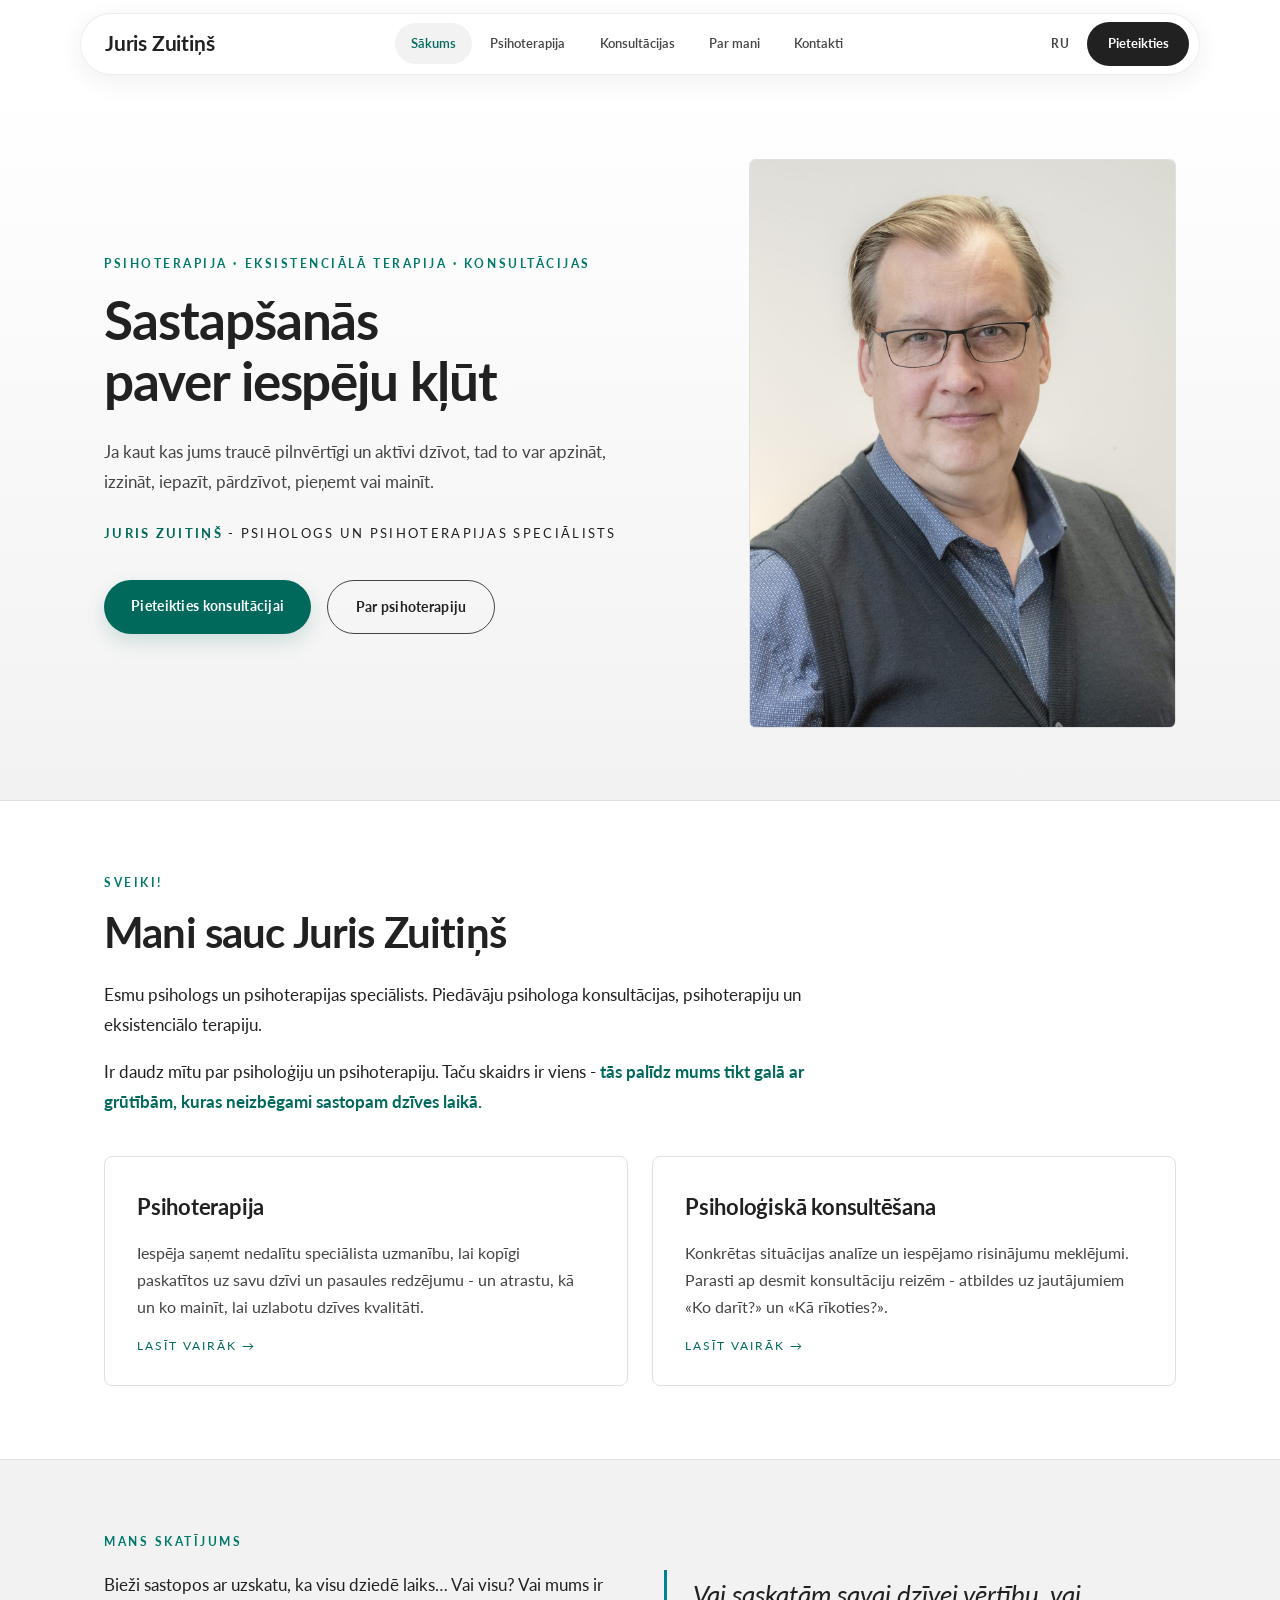
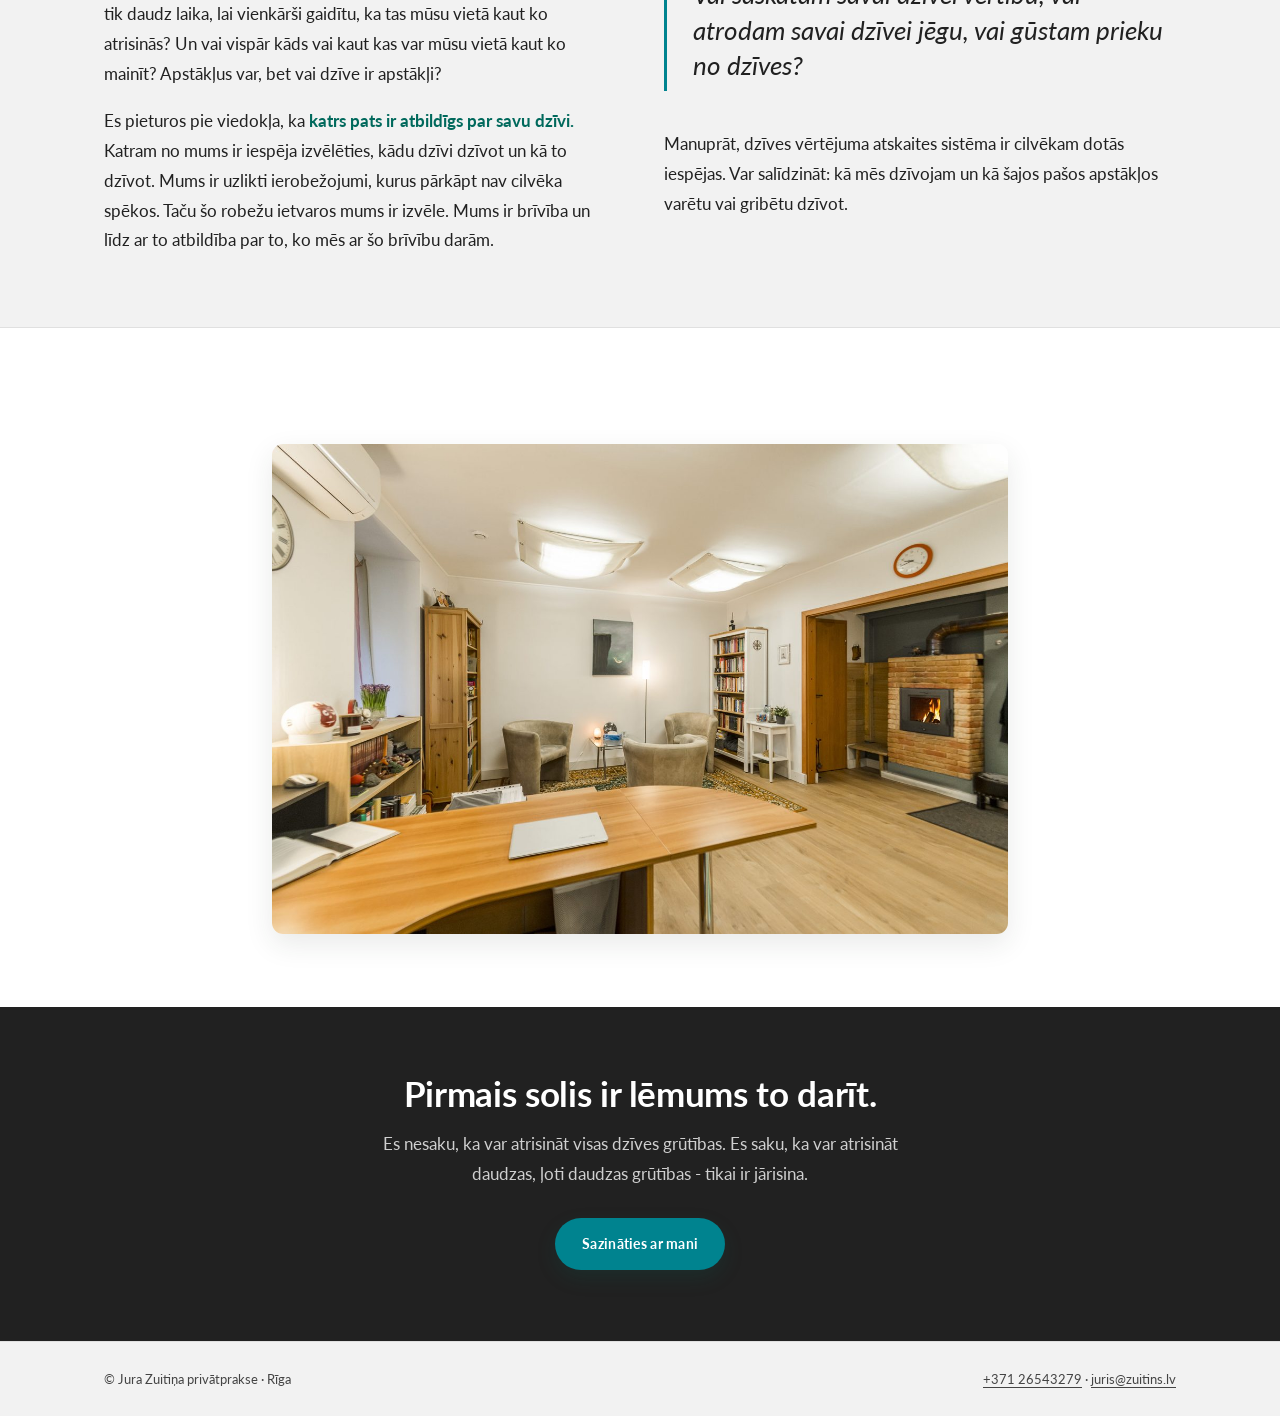
==== commit 4f561661: "Pievieno Google Search Console verifikācijas tagu Co-Authored-By: Claude Fable 5 <noreply@anthropic." ====
--- a/index.html
+++ b/index.html
@@ -2,6 +2,7 @@
 <html lang="lv">
 <head>
 <meta charset="utf-8">
+<meta name="google-site-verification" content="XXCaIYlboVbFOR7EADC9bK-HJrAyD-5YtZE_qyeaj84">
 <script>document.documentElement.classList.add('js')</script>
 <meta name="viewport" content="width=device-width, initial-scale=1">
 <meta name="build" content="BUILD_SHA">
@@ -98,6 +99,13 @@
   </div>
 </section>
 
+<section class="section">
+  <div class="wrap reveal">
+    <figure class="fig fig-end">
+      <img class="zoomable" src="assets/img/kabinets-5.jpg" alt="Prakses kabinets - darbagalds un krēsli sarunai" loading="lazy" width="1400" height="933">
+    </figure>
+  </div>
+</section>
 
 <section class="cta-strip">
   <div class="wrap reveal">
--- a/assets/css/style.css
+++ b/assets/css/style.css
@@ -215,15 +215,21 @@
   .two-col--media { grid-template-columns: 1.6fr 1fr; align-items: start; }
   .two-col--media .fig { max-width: 24rem; justify-self: end; }
   .two-col--media .fig img { aspect-ratio: 4/5; object-fit: cover; }
+  /* konsultācijas — kamīna attēls blakus tekstam, ainavas kadrs */
+  .two-col--consult { grid-template-columns: 1.25fr 1fr; align-items: center; gap: 3.4rem; }
+  .two-col--consult .fig { align-self: center; }
 }
 
 /* about page — teksts lielā blokā + portrets sānā */
 .about { display: grid; grid-template-columns: minmax(0, 1fr) 300px; gap: 3.5rem; align-items: start; margin-top: .5rem; }
 .about-text { max-width: 62rem; font-size: 1.08rem; }
 .about-text p + p { margin-top: 1.2rem; }
+/* Par mani — datorā taisnstūra portrets sānā; telefonā apaļa profila bilde (skat. media) */
 .about-portrait { position: sticky; top: 6rem; }
-.about-portrait img { width: 100%; aspect-ratio: 3/4; object-fit: cover; object-position: 50% 20%; border-radius: .4rem; border: 1px solid var(--line); }
-.about-portrait figcaption { margin-top: .7rem; font-family: var(--sans); font-size: .72rem; font-weight: 700; letter-spacing: .12em; text-transform: uppercase; color: var(--ink-soft); text-align: center; }
+.about-photo { width: 100%; aspect-ratio: 3/4; object-fit: cover; object-position: 50% 16%; border-radius: .5rem; border: 1px solid var(--line); box-shadow: 0 12px 30px rgba(38, 46, 40, .13); }
+/* klades attēls teksta vidū */
+.about-note { max-width: 34rem; margin: 2.4rem 0; box-shadow: 0 10px 26px rgba(38, 46, 40, .12); }
+.about-note img { aspect-ratio: 3/2; object-fit: cover; }
 
 /* question pull-quote device */
 .pull-q {
@@ -246,10 +252,17 @@
 .card p { color: var(--ink-soft); font-size: .98rem; }
 .card .more { font-size: .78rem; letter-spacing: .16em; text-transform: uppercase; color: var(--olive-dark); margin-top: auto; }
 
-/* figure w/ caption in columns */
-.fig { border: 1px solid var(--line); border-radius: .5rem; overflow: hidden; background: var(--white); }
-.fig img { width: 100%; height: auto; object-fit: cover; }
-.fig figcaption { padding: .7rem 1rem; font-family: var(--sans); font-size: .74rem; font-weight: 600; letter-spacing: .08em; text-transform: uppercase; color: var(--ink-soft); }
+/* attēls (bez rāmja un paraksta) */
+.fig { border-radius: .7rem; overflow: hidden; }
+.fig img { display: block; width: 100%; height: auto; object-fit: cover; }
+
+/* attēls ar parakstu (psihoterapija) */
+.fig-cap { overflow: visible; }
+.fig-cap img { border-radius: .7rem; }
+.fig-cap figcaption { margin-top: .9rem; font-family: var(--display); font-style: italic; font-size: 1.05rem; color: var(--ink-soft); text-align: center; }
+
+/* attēls teksta beigās (sākumlapa, psihoterapija) — centrēts, mērens izmērs */
+.fig-end { max-width: 46rem; margin: 2.8rem auto 0; box-shadow: 0 10px 28px rgba(38, 46, 40, .10); }
 
 /* about page: credential timeline (years are a real sequence) */
 .timeline { list-style: none; max-width: 44rem; }
@@ -270,10 +283,10 @@
 .map { border: 1px solid var(--line); border-radius: .5rem; overflow: hidden; }
 .map iframe { display: block; width: 100%; height: 380px; border: 0; }
 
-.office-gallery { display: grid; grid-template-columns: repeat(3, 1fr); gap: 1.5rem; margin-top: 3rem; }
-.office-gallery .fig img { aspect-ratio: 3/2; }
-
-.fig-wide { max-width: 46rem; margin: 3rem auto 0; }
+.office-gallery { display: grid; grid-template-columns: repeat(3, 1fr); gap: 1.4rem; margin-top: 3rem; }
+.office-gallery .fig { box-shadow: 0 10px 28px rgba(38, 46, 40, .10); transition: transform .4s cubic-bezier(.2, .7, .2, 1), box-shadow .4s ease; }
+.office-gallery .fig img { aspect-ratio: 4/3; }
+.office-gallery .fig:hover { transform: translateY(-5px); box-shadow: 0 18px 40px rgba(38, 46, 40, .16); }
 
 /* contact form (Web3Forms — bez backend) */
 .contact-form-block { margin-top: 3.5rem; max-width: 46rem; }
@@ -396,19 +409,24 @@
 /* ---------- responsive ---------- */
 
 @media (max-width: 900px) {
-  /* hero = viens vienots bloks: foto pilnā platumā, apakšā izgaist, teksts ieplūst virsū */
-  .hero { background: var(--paper); }
-  .hero .wrap { grid-template-columns: 1fr; gap: 0; padding-top: 0; padding-bottom: 2.6rem; }
-  .hero-figure { order: -1; max-width: none; margin: 0 -1.5rem; }
-  .hero-figure img { aspect-ratio: 4/5; object-position: 50% 12%; border-radius: 0; border: 0; }
-  .hero-figure::after {
-    content: ""; position: absolute; inset: 0; pointer-events: none;
-    background: linear-gradient(180deg, rgba(255, 255, 255, 0) 68%, var(--paper) 98%);
-  }
-  .hero .wrap > div:first-child { position: relative; z-index: 2; margin-top: -4.5rem; }
+  /* hero telefonā: kompakts portrets ievietots starp ievadtekstu un vārdu.
+     display:contents padara teksta bloku par "caurspīdīgu", tā bērni kļūst par
+     režģa elementiem līdzās bildei, tāpēc tos var sakārtot ar order. */
+  .hero .wrap { grid-template-columns: 1fr; gap: 0; padding-top: 2.6rem; padding-bottom: 2.8rem; }
+  .hero .wrap > div:first-child { display: contents; }
+  .hero .eyebrow { order: 1; }
+  .hero .hero-q { order: 2; }
+  .hero .hero-sub { order: 3; }
+  .hero-figure { order: 4; max-width: 15rem; margin: 1.7rem auto .3rem; }
+  .hero .hero-name { order: 5; }
+  .hero .hero-cta { order: 6; }
+  .hero-figure img { aspect-ratio: 4/5; object-position: 50% 12%; border-radius: .5rem; border: 1px solid var(--line); }
   .two-col, .contact-grid { grid-template-columns: 1fr; gap: 2rem; }
   .about { grid-template-columns: 1fr; gap: 2rem; }
-  .about-portrait { position: static; order: -1; max-width: 20rem; }
+  /* telefonā portrets kļūst par apaļu profila bildi (Juris skatās telefonā) */
+  .about-portrait { position: static; order: -1; }
+  .about-photo { width: 12rem; height: 12rem; aspect-ratio: 1/1; object-position: 50% 14%; border-radius: 50%; margin: 0 auto; }
+  .about-note { max-width: none; margin: 1.8rem 0; }
 }
 
 @media (max-width: 860px) {
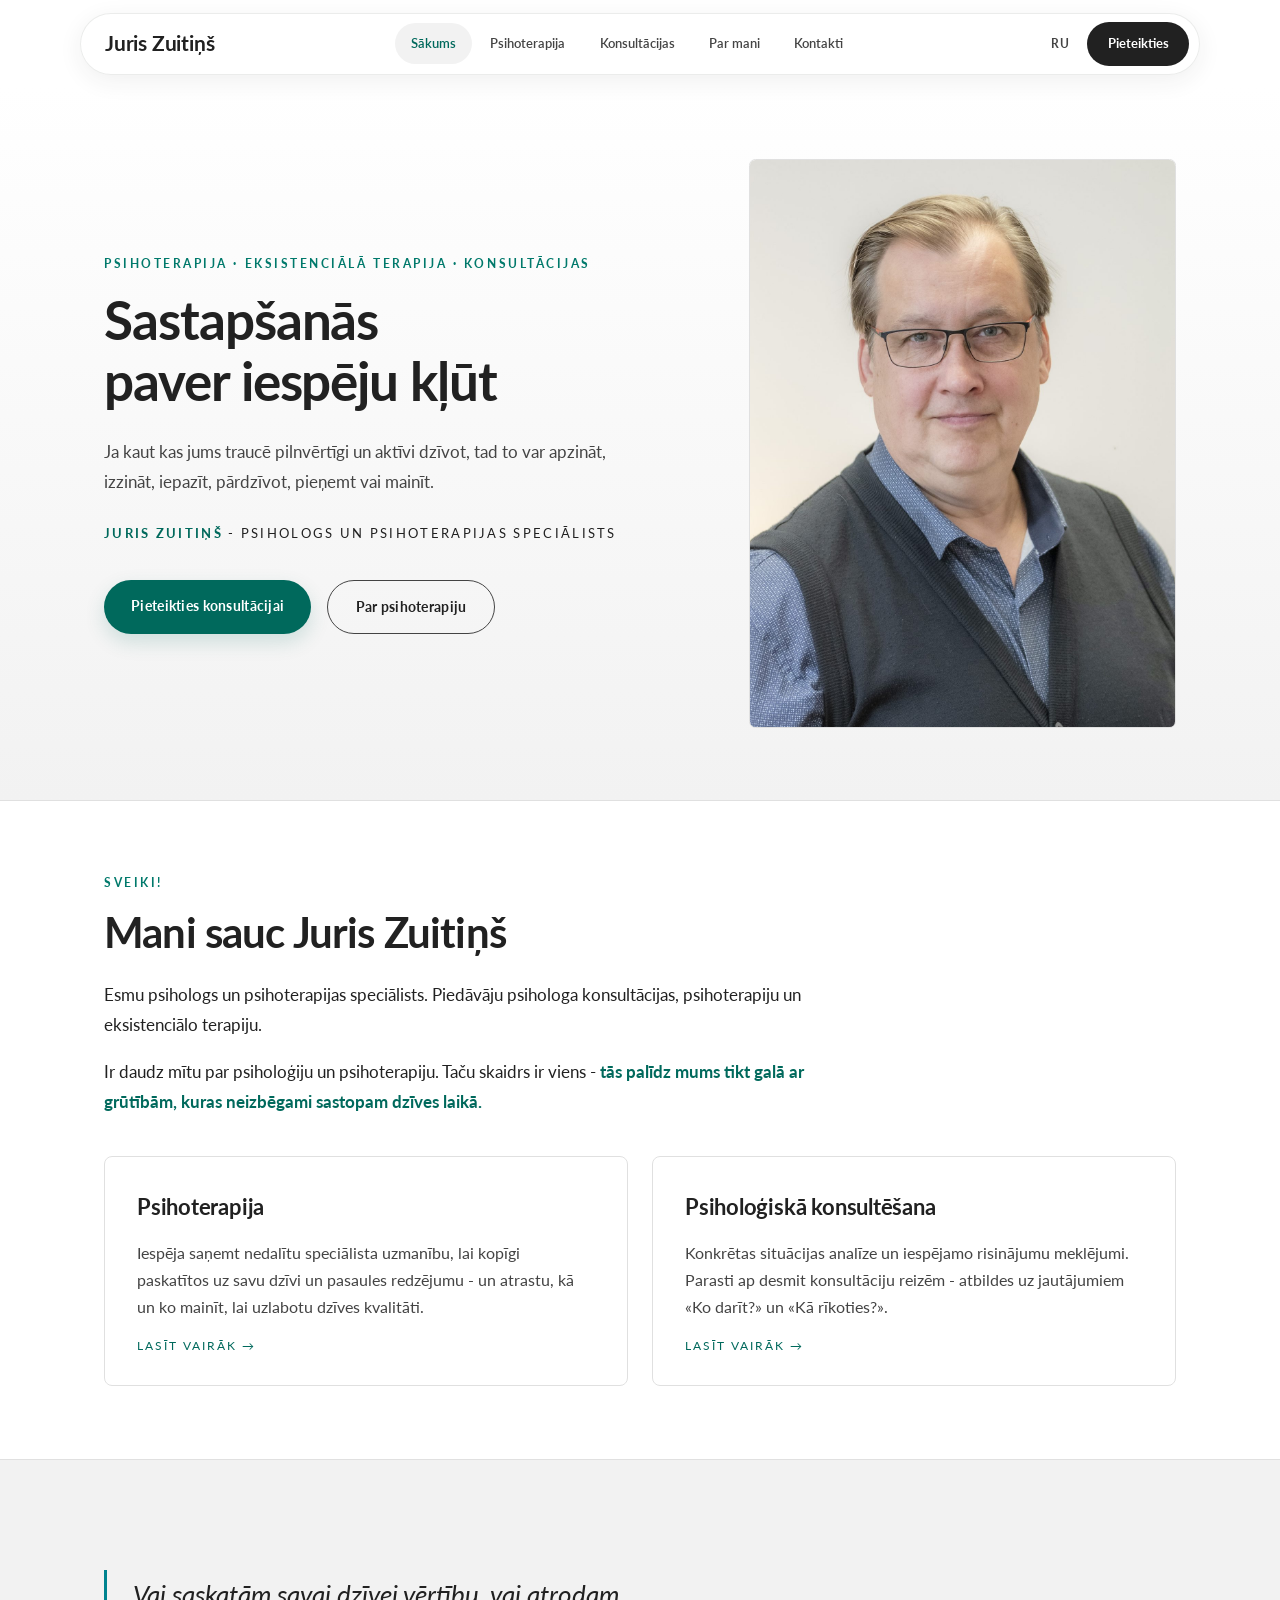
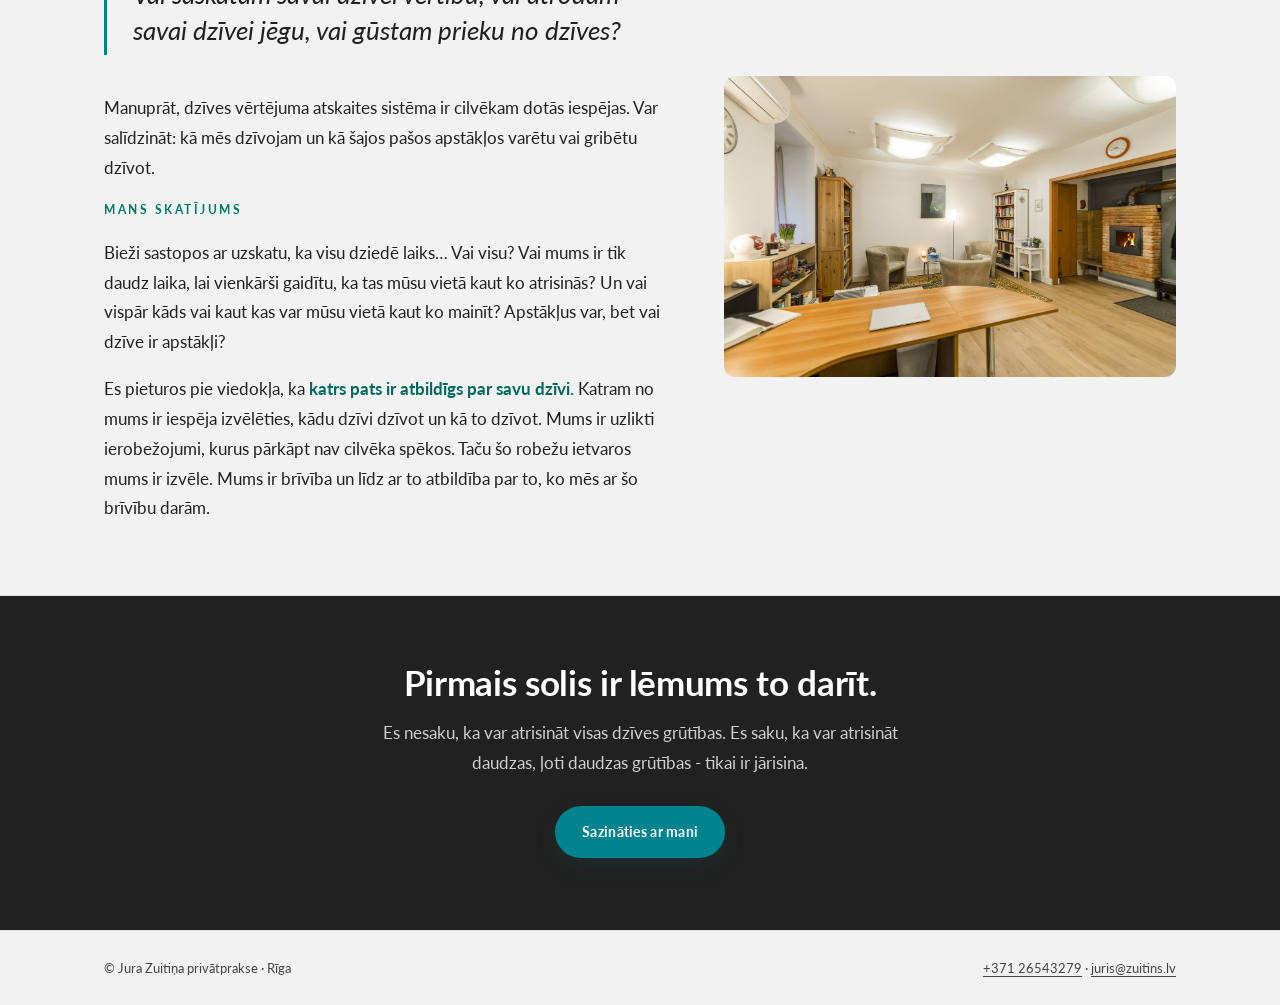
==== commit c36f40e5: "Par mani: apaļš portrets blakus virsrakstam; Sākums: pārkārto 'Mans skatījums' + bilde blakus; Psiho" ====
--- a/index.html
+++ b/index.html
@@ -84,24 +84,17 @@
 </section>
 
 <section class="section tint">
-  <div class="wrap two-col reveal">
-    <div class="prose">
-      <p class="eyebrow">Mans skatījums</p>
-      <p>Bieži sastopos ar uzskatu, ka visu dziedē laiks… Vai visu? Vai mums ir tik daudz laika, lai vienkārši gaidītu, ka tas mūsu vietā kaut ko atrisinās? Un vai vispār kāds vai kaut kas var mūsu vietā kaut ko mainīt? Apstākļus var, bet vai dzīve ir apstākļi?</p>
-      <p>Es pieturos pie viedokļa, ka <strong>katrs pats ir atbildīgs par savu dzīvi.</strong> Katram no mums ir iespēja izvēlēties, kādu dzīvi dzīvot un kā to dzīvot. Mums ir uzlikti ierobežojumi, kurus pārkāpt nav cilvēka spēkos. Taču šo robežu ietvaros mums ir izvēle. Mums ir brīvība un līdz ar to atbildība par to, ko mēs ar šo brīvību darām.</p>
-    </div>
+  <div class="wrap two-col two-col--consult reveal">
     <div>
       <div class="pull-q">Vai saskatām savai dzīvei vērtību, vai atrodam savai dzīvei jēgu, vai gūstam prieku no dzīves?</div>
       <div class="prose">
         <p>Manuprāt, dzīves vērtējuma atskaites sistēma ir cilvēkam dotās iespējas. Var salīdzināt: kā mēs dzīvojam un kā šajos pašos apstākļos varētu vai gribētu dzīvot.</p>
+        <p class="eyebrow">Mans skatījums</p>
+        <p>Bieži sastopos ar uzskatu, ka visu dziedē laiks… Vai visu? Vai mums ir tik daudz laika, lai vienkārši gaidītu, ka tas mūsu vietā kaut ko atrisinās? Un vai vispār kāds vai kaut kas var mūsu vietā kaut ko mainīt? Apstākļus var, bet vai dzīve ir apstākļi?</p>
+        <p>Es pieturos pie viedokļa, ka <strong>katrs pats ir atbildīgs par savu dzīvi.</strong> Katram no mums ir iespēja izvēlēties, kādu dzīvi dzīvot un kā to dzīvot. Mums ir uzlikti ierobežojumi, kurus pārkāpt nav cilvēka spēkos. Taču šo robežu ietvaros mums ir izvēle. Mums ir brīvība un līdz ar to atbildība par to, ko mēs ar šo brīvību darām.</p>
       </div>
     </div>
-  </div>
-</section>
-
-<section class="section">
-  <div class="wrap reveal">
-    <figure class="fig fig-end">
+    <figure class="fig">
       <img class="zoomable" src="assets/img/kabinets-5.jpg" alt="Prakses kabinets - darbagalds un krēsli sarunai" loading="lazy" width="1400" height="933">
     </figure>
   </div>
--- a/assets/css/style.css
+++ b/assets/css/style.css
@@ -221,12 +221,14 @@
 }
 
 /* about page — teksts lielā blokā + portrets sānā */
-.about { display: grid; grid-template-columns: minmax(0, 1fr) 300px; gap: 3.5rem; align-items: start; margin-top: .5rem; }
-.about-text { max-width: 62rem; font-size: 1.08rem; }
+/* Par mani — apaļa portreta bilde blakus virsrakstam (telefonā un datorā) */
+.about-head { display: flex; align-items: center; gap: 1.7rem; margin: .5rem 0 2.4rem; }
+.about-avatar { flex: 0 0 auto; width: 8rem; height: 8rem; border-radius: 50%; object-fit: cover; object-position: 50% 14%; border: 1px solid var(--line); box-shadow: 0 10px 26px rgba(38, 46, 40, .16); }
+.about-head .eyebrow { margin-bottom: .45rem; }
+.about-head .page-title { margin-bottom: 0; }
+.about { margin-top: .5rem; }
+.about-text { max-width: 52rem; font-size: 1.08rem; }
 .about-text p + p { margin-top: 1.2rem; }
-/* Par mani — datorā taisnstūra portrets sānā; telefonā apaļa profila bilde (skat. media) */
-.about-portrait { position: sticky; top: 6rem; }
-.about-photo { width: 100%; aspect-ratio: 3/4; object-fit: cover; object-position: 50% 16%; border-radius: .5rem; border: 1px solid var(--line); box-shadow: 0 12px 30px rgba(38, 46, 40, .13); }
 /* klades attēls teksta vidū */
 .about-note { max-width: 34rem; margin: 2.4rem 0; box-shadow: 0 10px 26px rgba(38, 46, 40, .12); }
 .about-note img { aspect-ratio: 3/2; object-fit: cover; }
@@ -260,9 +262,6 @@
 .fig-cap { overflow: visible; }
 .fig-cap img { border-radius: .7rem; }
 .fig-cap figcaption { margin-top: .9rem; font-family: var(--display); font-style: italic; font-size: 1.05rem; color: var(--ink-soft); text-align: center; }
-
-/* attēls teksta beigās (sākumlapa, psihoterapija) — centrēts, mērens izmērs */
-.fig-end { max-width: 46rem; margin: 2.8rem auto 0; box-shadow: 0 10px 28px rgba(38, 46, 40, .10); }
 
 /* about page: credential timeline (years are a real sequence) */
 .timeline { list-style: none; max-width: 44rem; }
@@ -422,10 +421,9 @@
   .hero .hero-cta { order: 6; }
   .hero-figure img { aspect-ratio: 4/5; object-position: 50% 12%; border-radius: .5rem; border: 1px solid var(--line); }
   .two-col, .contact-grid { grid-template-columns: 1fr; gap: 2rem; }
-  .about { grid-template-columns: 1fr; gap: 2rem; }
-  /* telefonā portrets kļūst par apaļu profila bildi (Juris skatās telefonā) */
-  .about-portrait { position: static; order: -1; }
-  .about-photo { width: 12rem; height: 12rem; aspect-ratio: 1/1; object-position: 50% 14%; border-radius: 50%; margin: 0 auto; }
+  /* Par mani telefonā — mazāka apaļa bilde blakus virsrakstam */
+  .about-head { gap: 1.1rem; margin-bottom: 1.9rem; }
+  .about-avatar { width: 5rem; height: 5rem; }
   .about-note { max-width: none; margin: 1.8rem 0; }
 }
 
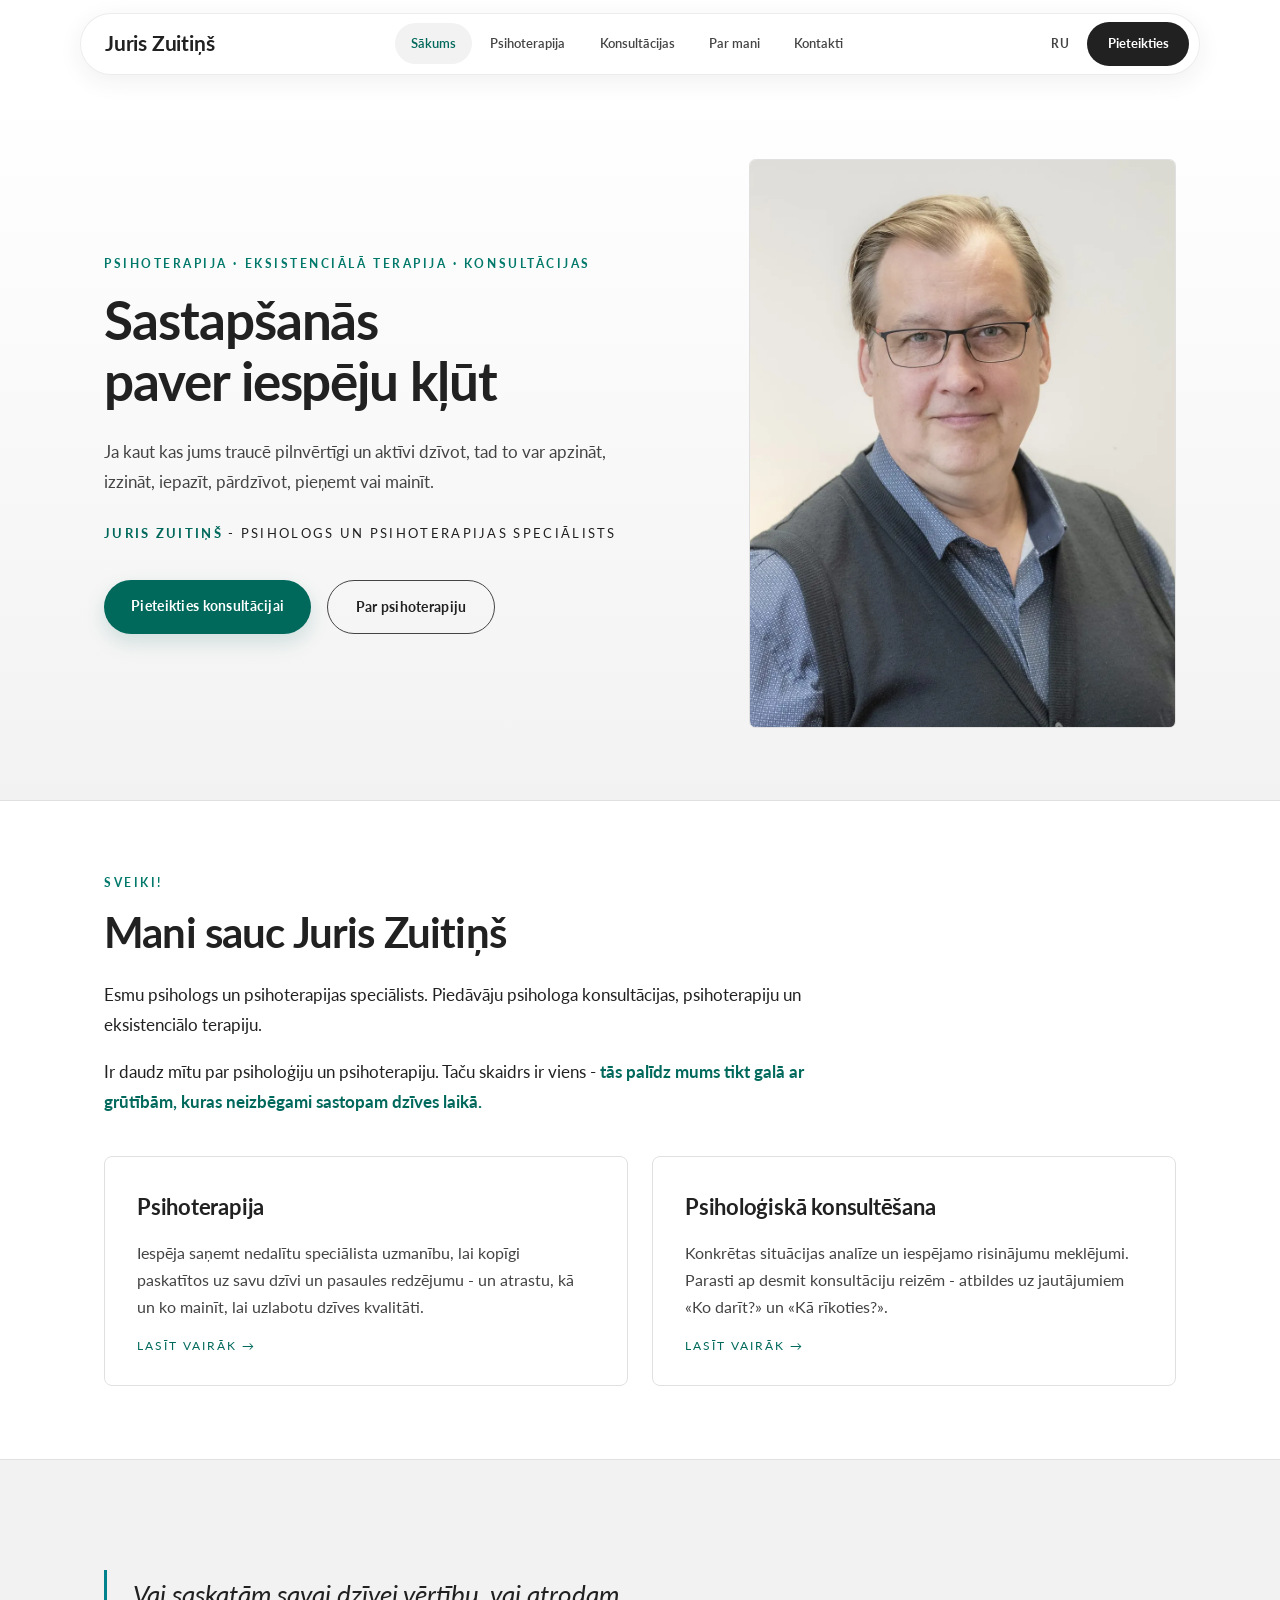
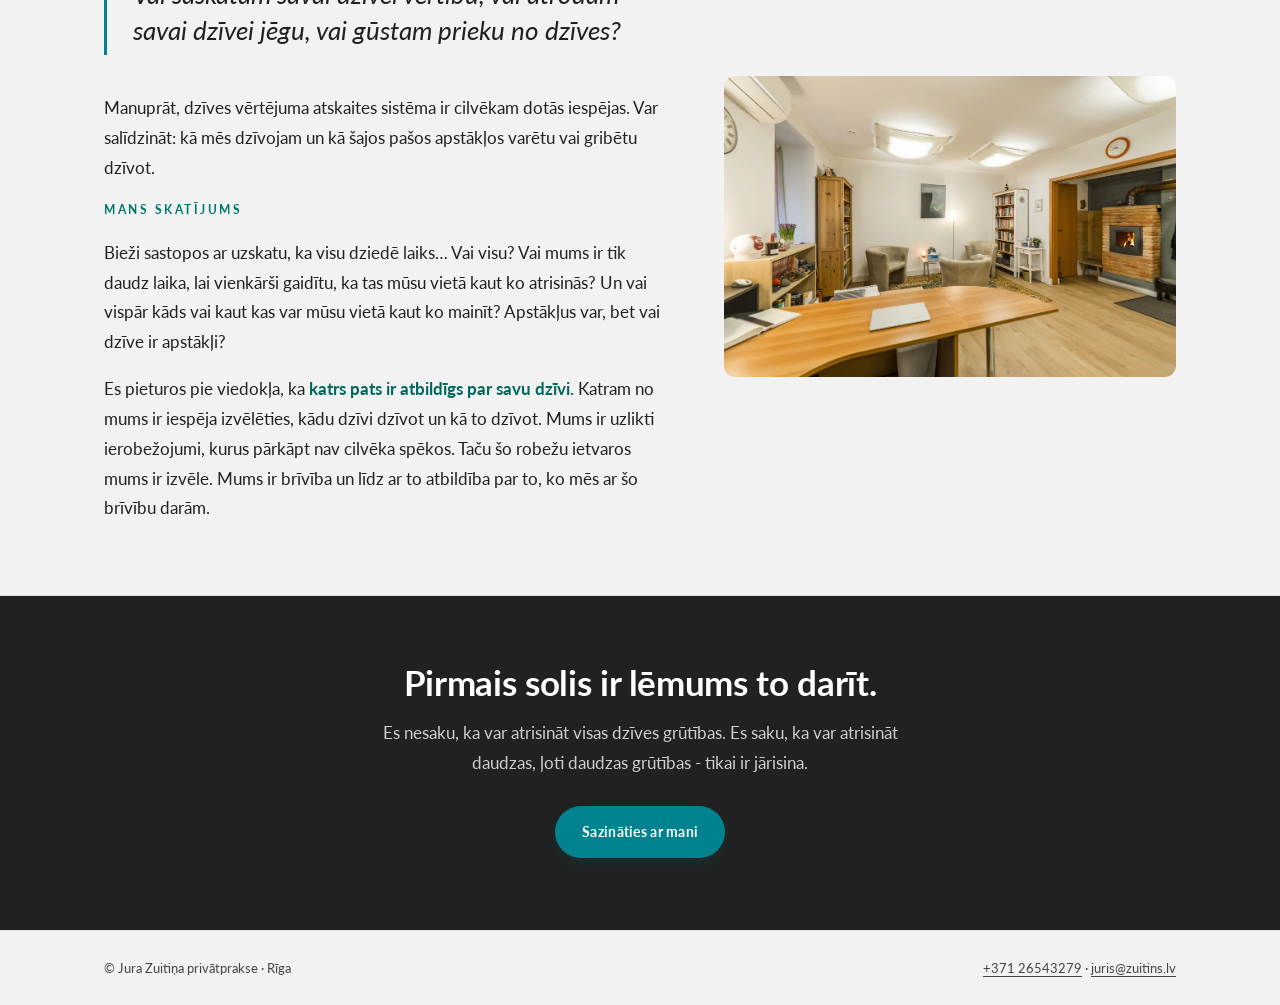
==== commit 7f780afa: "Attēli: WebP + optimizēts JPEG rezerve (<picture>), samazināta izšķirtspēja; parādāmo attēlu svars ~" ====
--- a/index.html
+++ b/index.html
@@ -20,7 +20,7 @@
 <link rel="preconnect" href="https://fonts.googleapis.com">
 <link rel="preconnect" href="https://fonts.gstatic.com" crossorigin>
 <link href="https://fonts.googleapis.com/css2?family=Lato:ital,wght@0,300;0,400;0,700;1,400&display=swap" rel="stylesheet">
-<link rel="stylesheet" href="assets/css/style.css">
+<link rel="stylesheet" href="assets/css/style.css?v=BUILD_SHA">
 </head>
 <body>
 
@@ -55,7 +55,10 @@
       </div>
     </div>
     <figure class="hero-figure">
-      <img src="assets/img/portrets2.jpg" alt="Juris Zuitiņš - psihologs un psihoterapijas speciālists" width="1280" height="1654" fetchpriority="high">
+      <picture>
+        <source type="image/webp" srcset="assets/img/portrets2.webp">
+        <img src="assets/img/portrets2.jpg" alt="Juris Zuitiņš - psihologs un psihoterapijas speciālists" width="1000" height="1292" fetchpriority="high">
+      </picture>
     </figure>
   </div>
 </section>
@@ -95,7 +98,10 @@
       </div>
     </div>
     <figure class="fig">
-      <img class="zoomable" src="assets/img/kabinets-5.jpg" alt="Prakses kabinets - darbagalds un krēsli sarunai" loading="lazy" width="1400" height="933">
+      <picture>
+        <source type="image/webp" srcset="assets/img/kabinets-5.webp">
+        <img class="zoomable" src="assets/img/kabinets-5.jpg" alt="Prakses kabinets - darbagalds un krēsli sarunai" loading="lazy" width="1100" height="733">
+      </picture>
     </figure>
   </div>
 </section>
@@ -115,6 +121,6 @@
   </div>
 </footer>
 
-<script src="assets/js/main.js"></script>
+<script src="assets/js/main.js?v=BUILD_SHA"></script>
 </body>
 </html>
--- a/assets/css/style.css
+++ b/assets/css/style.css
@@ -33,6 +33,7 @@
 }
 
 img { max-width: 100%; display: block; }
+picture { display: contents; } /* <picture> neveido kastīti — img mantojas kā tiešs bērns */
 
 a { color: var(--olive-dark); text-decoration-thickness: 1px; text-underline-offset: 3px; }
 a:hover { color: var(--amber); }
@@ -221,16 +222,17 @@
 }
 
 /* about page — teksts lielā blokā + portrets sānā */
-/* Par mani — apaļa portreta bilde blakus virsrakstam (telefonā un datorā) */
-.about-head { display: flex; align-items: center; gap: 1.7rem; margin: .5rem 0 2.4rem; }
+/* Par mani — apaļa portreta bilde blakus virsrakstam (telefonā un datorā);
+   saturs centrēts vienā kolonnā, lai datorā nav piespiests pa kreisi */
+.about-head { display: flex; align-items: center; gap: 1.7rem; max-width: 52rem; margin: .5rem auto 2.4rem; }
 .about-avatar { flex: 0 0 auto; width: 8rem; height: 8rem; border-radius: 50%; object-fit: cover; object-position: 50% 14%; border: 1px solid var(--line); box-shadow: 0 10px 26px rgba(38, 46, 40, .16); }
 .about-head .eyebrow { margin-bottom: .45rem; }
 .about-head .page-title { margin-bottom: 0; }
 .about { margin-top: .5rem; }
-.about-text { max-width: 52rem; font-size: 1.08rem; }
+.about-text { max-width: 52rem; margin: 0 auto; font-size: 1.08rem; }
 .about-text p + p { margin-top: 1.2rem; }
-/* klades attēls teksta vidū */
-.about-note { max-width: 34rem; margin: 2.4rem 0; box-shadow: 0 10px 26px rgba(38, 46, 40, .12); }
+/* klades attēls teksta plūsmā, centrēts kolonnā */
+.about-note { max-width: 40rem; margin: 2.4rem auto; box-shadow: 0 10px 26px rgba(38, 46, 40, .12); }
 .about-note img { aspect-ratio: 3/2; object-fit: cover; }
 
 /* question pull-quote device */
@@ -411,14 +413,16 @@
   /* hero telefonā: kompakts portrets ievietots starp ievadtekstu un vārdu.
      display:contents padara teksta bloku par "caurspīdīgu", tā bērni kļūst par
      režģa elementiem līdzās bildei, tāpēc tos var sakārtot ar order. */
-  .hero .wrap { grid-template-columns: 1fr; gap: 0; padding-top: 2.6rem; padding-bottom: 2.8rem; }
+  /* telefonā hero kā profila kartiņa: eyebrow → bilde → vārds → virsraksts →
+     ievadteksts → pogas. Tā bilde un vārds ir uzreiz redzami pirmajā ekrānā. */
+  .hero .wrap { grid-template-columns: 1fr; gap: 0; padding-top: .6rem; padding-bottom: 2.2rem; }
   .hero .wrap > div:first-child { display: contents; }
-  .hero .eyebrow { order: 1; }
-  .hero .hero-q { order: 2; }
-  .hero .hero-sub { order: 3; }
-  .hero-figure { order: 4; max-width: 15rem; margin: 1.7rem auto .3rem; }
-  .hero .hero-name { order: 5; }
-  .hero .hero-cta { order: 6; }
+  .hero .eyebrow { order: 1; text-align: center; margin-bottom: .9rem; }
+  .hero-figure { order: 2; max-width: 15rem; margin: 0 auto; }
+  .hero .hero-name { order: 3; text-align: center; margin-top: .9rem; }
+  .hero .hero-q { order: 4; text-align: center; line-height: 1.12; margin-top: 1.1rem; }
+  .hero .hero-sub { order: 5; text-align: center; margin: .8rem auto 0; }
+  .hero .hero-cta { order: 6; justify-content: center; margin-top: 1.2rem; }
   .hero-figure img { aspect-ratio: 4/5; object-position: 50% 12%; border-radius: .5rem; border: 1px solid var(--line); }
   .two-col, .contact-grid { grid-template-columns: 1fr; gap: 2rem; }
   /* Par mani telefonā — mazāka apaļa bilde blakus virsrakstam */
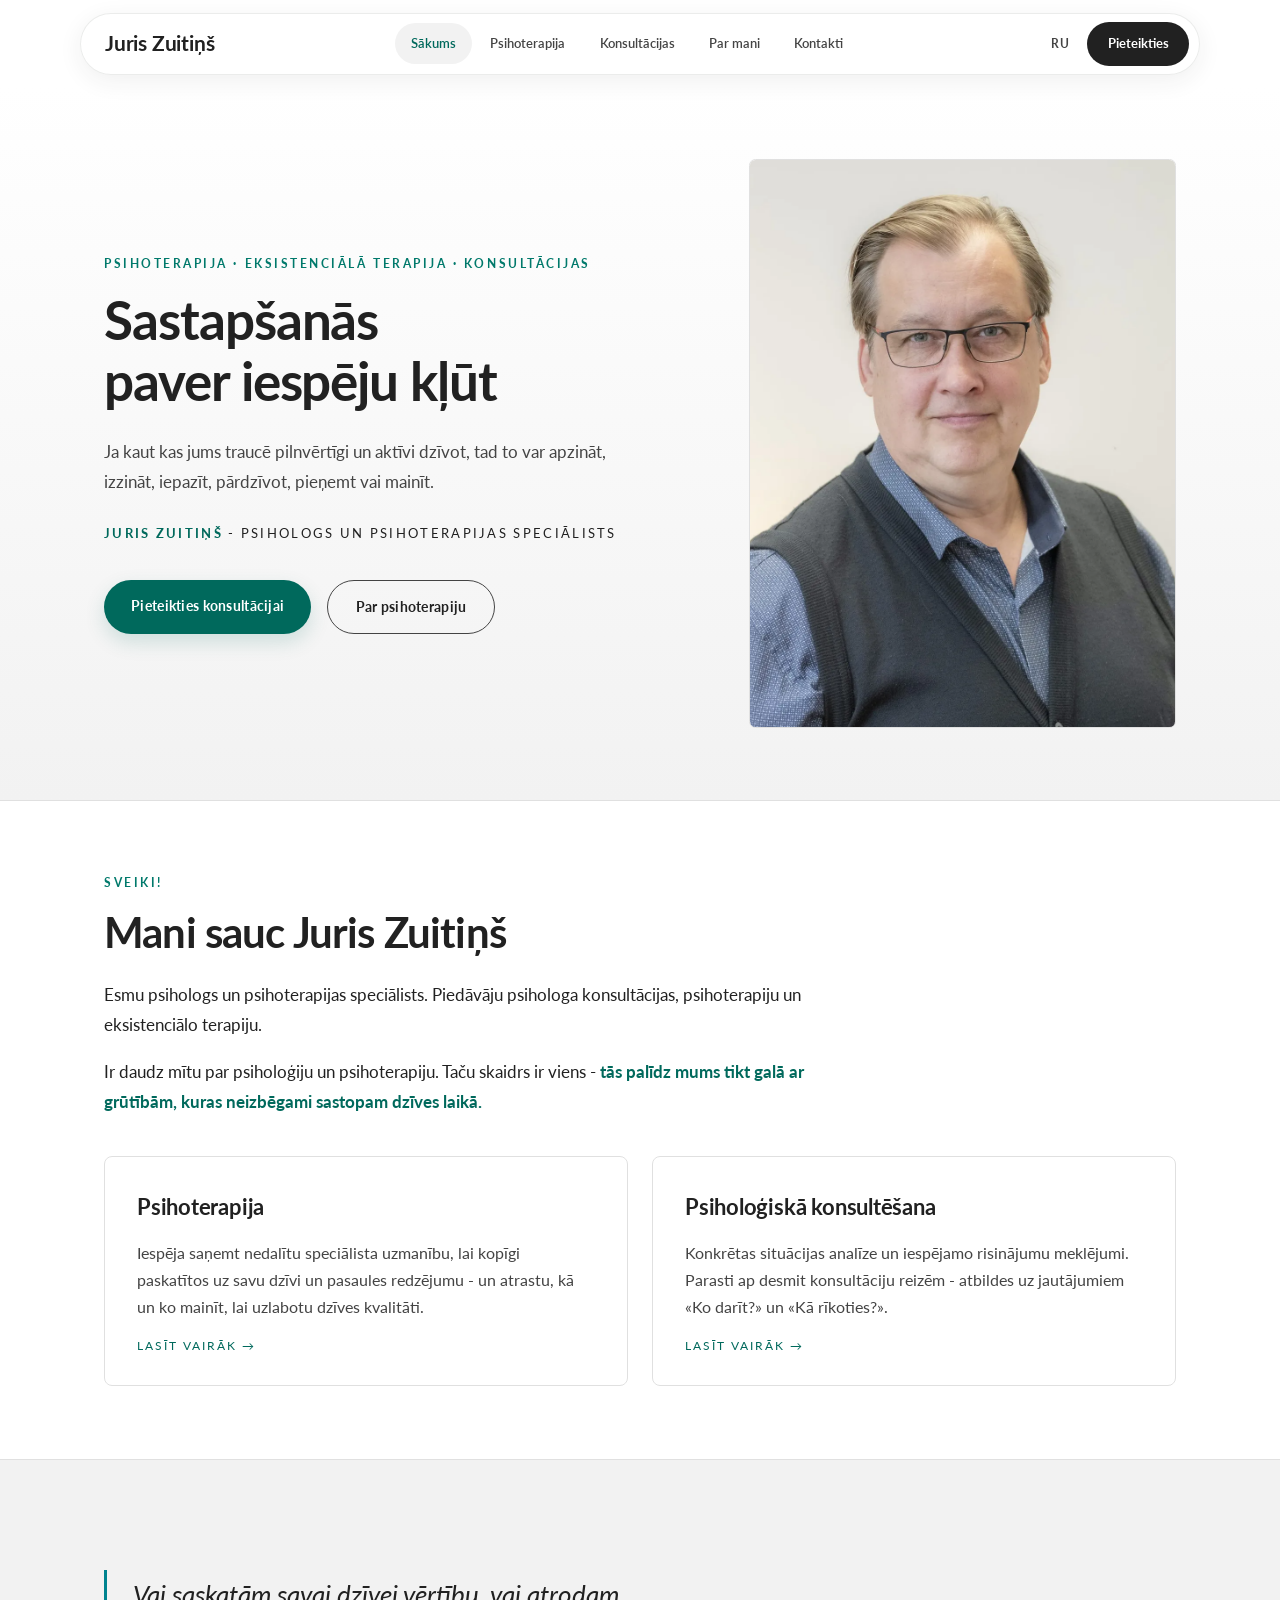
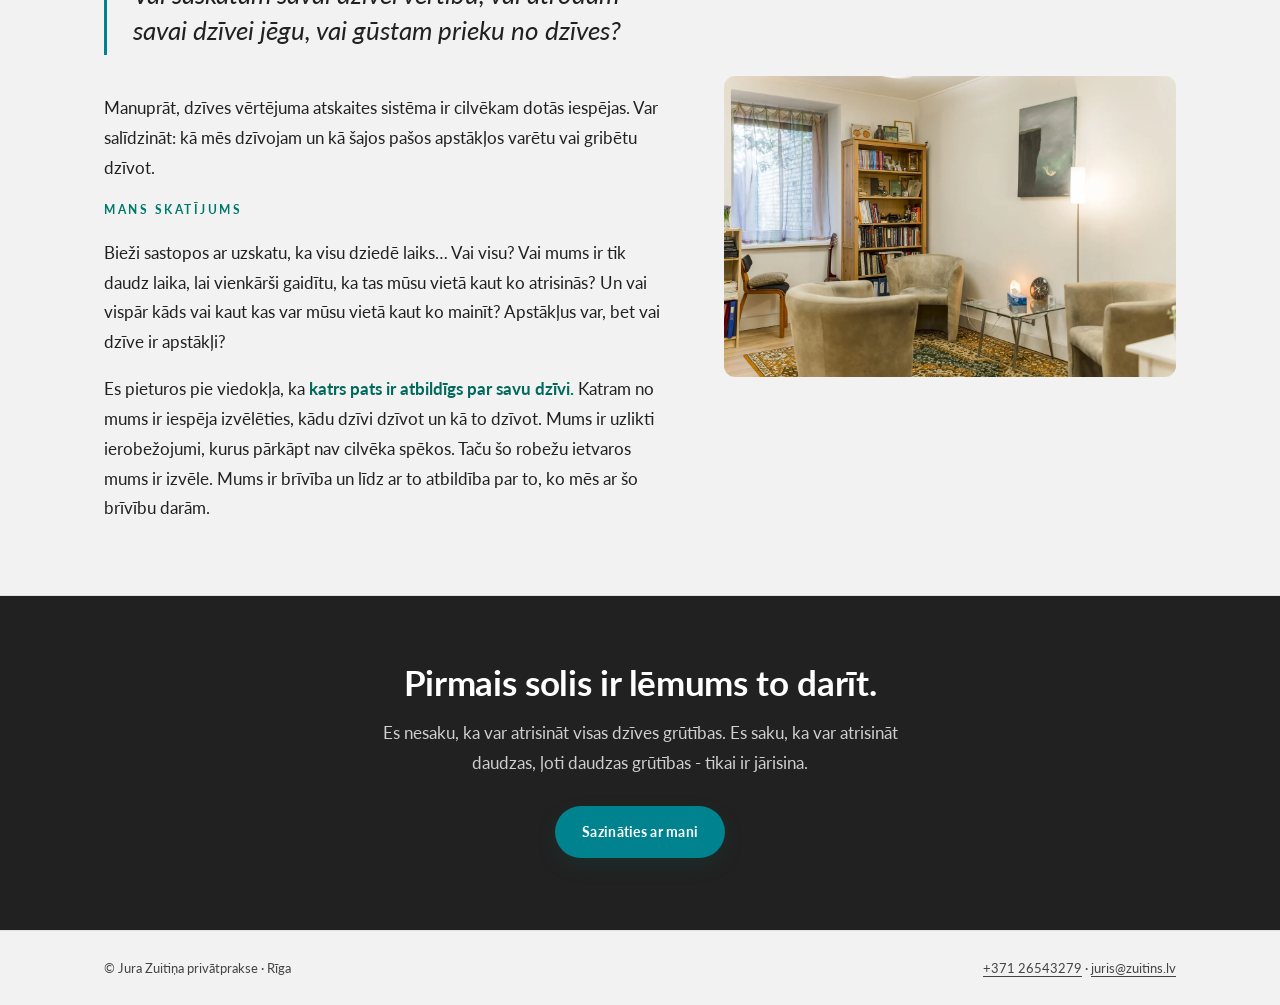
==== commit b8c8d0df: "Nomainīta kabineta bilde sākumlapā uz kabinets3 (WebP) Co-Authored-By: Claude Fable 5 <noreply@anthr" ====
--- a/index.html
+++ b/index.html
@@ -99,8 +99,8 @@
     </div>
     <figure class="fig">
       <picture>
-        <source type="image/webp" srcset="assets/img/kabinets-5.webp">
-        <img class="zoomable" src="assets/img/kabinets-5.jpg" alt="Prakses kabinets - darbagalds un krēsli sarunai" loading="lazy" width="1100" height="733">
+        <source type="image/webp" srcset="assets/img/kabinets3.webp">
+        <img class="zoomable" src="assets/img/kabinets3.jpg" alt="Prakses kabinets - grāmatplaukts un krēsli sarunai" loading="lazy" width="1400" height="933">
       </picture>
     </figure>
   </div>
